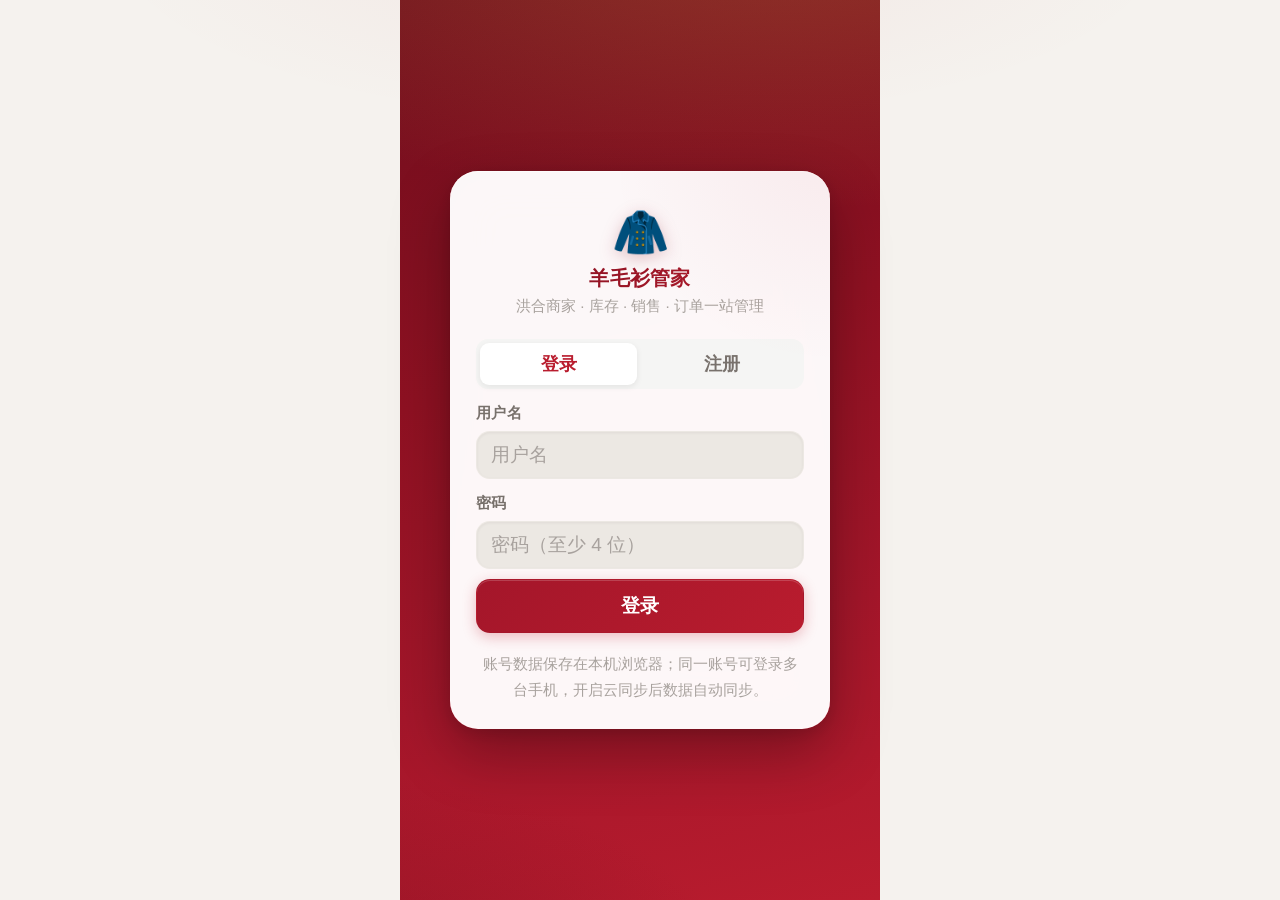
==== index.html @ b5952b7a "发布 v3.15" ====
<!DOCTYPE html>
<html lang="zh-CN">
<head>
<meta charset="UTF-8">
<meta name="viewport" content="width=device-width, initial-scale=1.0, maximum-scale=1.0, user-scalable=no, viewport-fit=cover">
<meta name="theme-color" id="meta-theme" content="#b91c2e">
<meta name="apple-mobile-web-app-capable" content="yes">
<meta name="apple-mobile-web-app-status-bar-style" content="black-translucent">
<meta name="apple-mobile-web-app-title" content="羊毛衫管家">
<title>羊毛衫管家</title>
<link rel="manifest" href="manifest.json">
<link rel="apple-touch-icon" href="icons/icon-180.png">
<link rel="icon" type="image/png" sizes="192x192" href="icons/icon-192.png">
<link rel="stylesheet" href="css/style.css">
</head>
<body>
<div id="app">
  <!-- ============ 登录 / 注册 ============ -->
  <section id="view-auth" class="auth-wrap">
    <div class="auth-box">
      <div class="auth-logo">🧥</div>
      <h2>羊毛衫管家</h2>
      <div class="auth-tagline">洪合商家 · 库存 · 销售 · 订单一站管理</div>
      <div class="auth-tabs">
        <button id="auth-tab-login" class="auth-tab active">登录</button>
        <button id="auth-tab-register" class="auth-tab">注册</button>
      </div>
      <div id="auth-form">
        <label class="lbl">用户名</label>
        <input id="auth-username" class="input" placeholder="用户名" autocomplete="username">
        <label class="lbl">密码</label>
        <input id="auth-password" class="input" type="password" placeholder="密码（至少 4 位）" autocomplete="current-password">
        <div id="auth-error" class="auth-error hidden"></div>
        <button id="auth-submit" class="btn primary">登录</button>
      </div>
      <div class="auth-hint">账号数据保存在本机浏览器；同一账号可登录多台手机，开启云同步后数据自动同步。</div>
    </div>
  </section>

  <!-- ============ 授权激活 ============ -->
  <section id="view-license" class="auth-wrap hidden">
    <div class="auth-box">
      <div class="auth-logo">🔑</div>
      <h2>输入授权码</h2>
      <div class="auth-tagline" id="license-tagline">请向软件管理方索取授权码</div>
      <div id="license-form">
        <label class="lbl">授权码</label>
        <input id="license-code" class="input" placeholder="如：ABCD-1234-EFGH" autocomplete="off" autocapitalize="characters" style="text-transform:uppercase">
        <div id="license-info" class="hint" style="text-align:center;margin-top:12px"></div>
        <button id="license-submit" class="btn primary">激活</button>
      </div>
      <div class="auth-hint">激活一次即可使用。授权码由管理方发放，如有疑问请联系管理员。</div>
    </div>
  </section>

  <section id="view-main" class="hidden">
    <header class="app-header">
      <div class="header-inner">
        <div class="header-title-wrap">
          <h1 id="page-title">款式库存</h1>
          <div class="header-sub" id="header-sub">羊毛衫 · 库存订单管理</div>        </div>
        <div class="header-right">
          <button id="search-btn" class="header-btn ghost" title="搜索">🔍</button>
          <button id="header-btn" class="header-btn hidden">＋ 新增</button>
          <button id="user-btn" class="header-btn ghost" title="账号">👤</button>
        </div>
      </div>
    </header>

    <main id="content">
      <!-- ============ 全局搜索 ============ -->
      <section id="view-search" class="view">
        <div class="search-bar">
          <div class="addr-row">
            <input id="global-search-input" class="input" type="search" placeholder="搜款式 / 客户 / 订单…" autocomplete="off" enterkeyhint="search">
            <button id="global-search-btn" class="btn small">🔍 搜索</button>
          </div>
        </div>
        <div id="global-search-result" class="list"></div>
      </section>

      <!-- ============ 今日概览 ============ -->
      <section id="view-today" class="view">
        <div class="today-date-card" id="today-date-card">
          <div id="today-date-text" class="today-date-text"></div>
          <div id="today-time-text" class="today-time-text"></div>
        </div>
        <div class="stats-summary">
          <div class="stat-card" data-go="stats"><div class="stat-num" id="today-sales">0</div><div class="stat-lbl">今日营业额</div></div>
          <div class="stat-card" data-go="stats"><div class="stat-num" id="today-profit">0</div><div class="stat-lbl">今日利润</div></div>
          <div class="stat-card" data-go="orders-today"><div class="stat-num" id="today-orders">0</div><div class="stat-lbl">今日新订单 ›</div></div>
          <div class="stat-card" data-go="debt"><div class="stat-num" id="today-debt">0</div><div class="stat-lbl">未收款合计 ›</div></div>
        </div>
        <div class="card">
          <h3>快捷操作</h3>
          <div class="quick-grid">
            <button class="quick-btn primary" data-go="quick-order"><span class="qb-icon">⚡</span><span class="qb-txt">快速开单</span></button>
            <button class="quick-btn" data-go="orders"><span class="qb-icon">📦</span><span class="qb-txt">订单</span></button>
            <button class="quick-btn" data-go="outsource"><span class="qb-icon">🏭</span><span class="qb-txt">生产</span></button>
            <button class="quick-btn" data-go="purchase"><span class="qb-icon">📥</span><span class="qb-txt">送货入库</span></button>
            <button class="quick-btn" data-go="customers"><span class="qb-icon">👥</span><span class="qb-txt">客户</span></button>
            <button class="quick-btn" data-go="stocktake"><span class="qb-icon">📋</span><span class="qb-txt">盘点</span></button>
          </div>
          <div class="quick-more hidden" id="quick-more">
            <div class="quick-grid">
              <button class="quick-btn" data-go="stats"><span class="qb-icon">📊</span><span class="qb-txt">统计</span></button>
              <button class="quick-btn" data-go="trends"><span class="qb-icon">🔥</span><span class="qb-txt">爆款</span></button>
              <button class="quick-btn" data-go="addrbook"><span class="qb-icon">📮</span><span class="qb-txt">地址簿</span></button>
              <button class="quick-btn" data-go="factory-add"><span class="qb-icon">➕</span><span class="qb-txt">新加工商</span></button>
            </div>
          </div>
          <button class="quick-more-toggle" id="quick-more-toggle">更多功能 ▾</button>
        </div>
        <div class="card" id="today-reminders-card">
          <h3>📢 今日提醒</h3>
          <div id="today-reminders"></div>
        </div>
      </section>

      <!-- ============ 经营报表（周报/月报） ============ -->
      <section id="view-report" class="view">
        <div class="filter-row">
          <button id="rp-week" class="chip active">📊 本周周报</button>
          <button id="rp-month" class="chip">📅 本月月报</button>
        </div>
        <div id="report-content"></div>
      </section>

      <!-- ============ 生产加工（工厂） ============ -->
      <section id="view-outsource" class="view">
        <div class="filter-row">
          <button id="os-filter-all" class="chip active">全部</button>
          <button id="os-filter-duetoday" class="chip">📥 今日回货</button>
          <button id="os-filter-owe" class="chip">📦 欠货</button>
          <button id="os-filter-active" class="chip">生产中</button>
          <button id="os-filter-overdue" class="chip">已逾期</button>
          <button id="os-filter-settled" class="chip">未结算</button>
        </div>
        <div class="card os-board" id="os-board"></div>
        <div id="outsource-list" class="list"></div>
        <div class="btn-row">
          <button id="os-new" class="btn primary">＋ 下生产单</button>
          <button id="os-factories" class="btn">🏭 加工商管理</button>
        </div>
      </section>

      <!-- ============ 新建生产单 ============ -->
      <section id="view-outsource-edit" class="view">
        <div class="card">
          <label class="lbl">加工商 *</label>
          <select id="os-factory" class="input"></select>
          <label class="lbl">款式 *</label>
          <select id="os-item" class="input"></select>
          <label class="lbl">颜色</label>
          <input id="os-color" class="input" placeholder="颜色（如：红色）">
          <label class="lbl">发出数量（件）*</label>
          <input id="os-qty" class="input" type="number" inputmode="numeric" min="1" value="100">
          <label class="lbl">工费（元/件）*</label>
          <input id="os-price" class="input" type="number" inputmode="decimal" placeholder="如：8">
          <label class="lbl">领料说明（发的纱线/原料，可选）</label>
          <input id="os-material" class="input" placeholder="如：红色纱线 30 斤">
          <label class="lbl">预计交期</label>
          <input id="os-due" class="input" type="date">
          <label class="lbl">备注</label>
          <input id="os-note" class="input" placeholder="备注">
          <div class="btn-row">
            <button id="os-save" class="btn primary">下生产单</button>
            <button id="os-cancel" class="btn">取消</button>
          </div>
        </div>
      </section>

      <!-- ============ 生产单详情 ============ -->
      <section id="view-outsource-detail" class="view">
        <div id="outsource-detail-body"></div>
      </section>

      <!-- ============ 加工商管理 ============ -->
      <section id="view-factories" class="view">
        <div id="factory-list" class="list"></div>
        <div class="btn-row">
          <button id="fa-new" class="btn primary">＋ 新增加工商</button>
        </div>
      </section>

      <!-- ============ 加工商编辑 ============ -->
      <section id="view-factory-edit" class="view">
        <div class="card">
          <label class="lbl">加工商名称 *</label>
          <input id="fa-name" class="input" placeholder="如：张师傅加工商">
          <label class="lbl">电话</label>
          <input id="fa-phone" class="input" type="tel" placeholder="联系电话">
          <label class="lbl">擅长工序</label>
          <input id="fa-skill" class="input" placeholder="如：缝纫、套口、后整理">
          <label class="lbl">默认工费（元/件，可选）</label>
          <input id="fa-price" class="input" type="number" inputmode="decimal" placeholder="下生产单时自动带出">
          <label class="lbl">备注</label>
          <input id="fa-note" class="input" placeholder="备注">
          <div class="btn-row">
            <button id="fa-save" class="btn primary">保存</button>
            <button id="fa-cancel" class="btn">取消</button>
          </div>
        </div>
      </section>

      <!-- ============ 款式库存 ============ -->
      <section id="view-items" class="view">
        <div class="search-bar">
          <input id="item-search" class="input" placeholder="搜索款式 / 颜色…">
        </div>
        <div class="filter-row">
          <button id="filter-all" class="chip active">全部</button>
          <button id="filter-low" class="chip">低库存</button>
          <button id="filter-out" class="chip">售罄</button>
        </div>
        <div id="item-list" class="list"></div>
      </section>

      <!-- ============ 新增/编辑款式 ============ -->
      <section id="view-item-edit" class="view">
        <div class="card">
          <label class="lbl">款式名称 *</label>
          <input id="ie-name" class="input" placeholder="如：圆领羊毛衫">
          <label class="lbl">售价（元）*</label>
          <input id="ie-price" class="input" type="number" inputmode="decimal" placeholder="0.00">
          <label class="lbl">成本（元）*</label>
          <input id="ie-cost" class="input" type="number" inputmode="decimal" placeholder="0.00">
          <label class="lbl">低库存警告线（件）</label>
          <input id="ie-lowstock" class="input" type="number" inputmode="numeric" placeholder="留空则使用全局设置">
          <div class="hint">某颜色库存 ≤ 该数值时显示警告。留空 = 跟随全局设置（设置页可改）。</div>
          <label class="lbl">款式图片</label>
          <div class="img-picker">
            <div id="ie-images" class="img-thumbs"></div>
            <button id="ie-add-img" class="btn small">＋ 拍照/选图</button>
          </div>
          <label class="lbl">颜色与库存</label>
          <div id="ie-colors" class="color-editor"></div>
          <button id="ie-add-color" class="btn small">＋ 添加颜色</button>
          <div class="btn-row">
            <button id="ie-save" class="btn primary">保存</button>
            <button id="ie-cancel" class="btn">取消</button>
          </div>
        </div>
      </section>

      <!-- ============ 款式详情 ============ -->
      <section id="view-item-detail" class="view">
        <div id="detail-body"></div>
      </section>

      <!-- ============ 销售 ============ -->
      <section id="view-sales" class="view">
        <div class="card">
          <label class="lbl">选择款式</label>
          <select id="sale-item" class="input"></select>
          <label class="lbl">颜色</label>
          <select id="sale-color" class="input"></select>
          <label class="lbl">销售数量 *</label>
          <input id="sale-qty" class="input" type="number" inputmode="numeric" min="1" value="1">
          <label class="lbl">售价（元）*</label>
          <input id="sale-price" class="input" type="number" inputmode="decimal">
          <label class="lbl">客户（可选）</label>
          <input id="sale-customer" class="input" placeholder="客户姓名/称呼">
          <label class="check"><input type="checkbox" id="sale-on-credit"> 赊账（未收款）</label>
          <div class="btn-row">
            <button id="sale-confirm" class="btn primary">确认销售</button>
          </div>
        </div>
      </section>

      <!-- ============ 客户列表 ============ -->
      <section id="view-customers" class="view">
        <div class="search-bar">
          <input id="customer-search" class="input" placeholder="搜索客户名称 / 电话…">
        </div>
        <div class="filter-row">
          <button id="customer-sort-qty" class="chip active">🧶 按买货件数</button>
          <button id="customer-sort-debt" class="chip">💰 按欠款</button>
        </div>
        <div id="customer-list" class="list"></div>
      </section>

      <!-- ============ 客户详情 ============ -->
      <section id="view-customer-detail" class="view">
        <div id="customer-detail-body"></div>
      </section>

      <!-- ============ 客户编辑 ============ -->
      <section id="view-customer-edit" class="view">
        <div class="card">
          <label class="lbl">客户名称 *</label>
          <input id="ce-name" class="input" placeholder="网店/客户名称">
          <label class="lbl">电话</label>
          <input id="ce-phone" class="input" type="tel" placeholder="联系电话">
          <label class="lbl">收货地址</label>
          <textarea id="ce-address" class="input ta" placeholder="默认收货地址"></textarea>
          <label class="lbl">备注</label>
          <input id="ce-note" class="input" placeholder="备注（拿货偏好等）">
          <div class="btn-row">
            <button id="ce-save" class="btn primary">保存客户</button>
            <button id="ce-cancel" class="btn">取消</button>
          </div>
        </div>
      </section>

      <!-- ============ 快速开单（散单） ============ -->
      <section id="view-quick-order" class="view">
        <div class="card">
          <div class="hint" style="margin-bottom:10px">快速开单：选客户（自动带出电话地址）→ 加商品 → 保存。连续开单更快。</div>
          <label class="lbl">客户 *</label>
          <select id="qo-customer" class="input"></select>
          <button id="qo-new-customer" class="btn small">＋ 新客户</button>
          <label class="lbl">电话</label>
          <input id="qo-phone" class="input" type="tel" placeholder="自动带出，可改">
          <label class="lbl">收货地址</label>
          <textarea id="qo-address" class="input ta" placeholder="自动带出，可改"></textarea>
          <hr>
          <label class="lbl">🎤 语音/文字快速加商品</label>
          <div class="addr-row">
            <input id="qo-voice-text" class="input" placeholder="例：圆领毛衣 红色 3件">
            <button id="qo-voice-btn" class="btn small voice-btn">🎤 按住说</button>
            <button id="qo-text-btn" class="btn small">识别</button>
          </div>
          <div class="hint" style="margin-bottom:6px">按住「🎤 按住说」说话，松开自动识别；说「款式 + 颜色 + 数量」，如"圆领毛衣 红色 3件"。也支持打字后点识别，或用输入法麦克风键说话。</div>
          <hr>
          <label class="lbl">商品</label>
          <div id="qo-lines" class="order-lines"></div>
          <button id="qo-add-line" class="btn small">＋ 添加商品</button>
          <hr>
          <label class="check"><input type="checkbox" id="qo-paid" checked> 已收款（网店一般线上已付）</label>
          <div class="btn-row">
            <button id="qo-save" class="btn primary">保存订单</button>
            <button id="qo-save-continue" class="btn">保存并继续开单</button>
          </div>
        </div>
      </section>

      <!-- ============ 批量导入订单 ============ -->
      <section id="view-import" class="view">
        <div class="card">
          <h3>批量导入订单</h3>
          <div class="hint" style="margin-bottom:8px">从网店后台导出的订单，整理成下面格式粘贴即可（每行一单）。<br>格式：<b>客户名,电话,地址,商品名,颜色,数量,单价</b></div>
          <textarea id="import-text" class="input ta" style="min-height:200px;font-family:ui-monospace,Consolas,monospace;font-size:13px" placeholder="张店,13800000000,浙江杭州xx路,圆领羊毛衫,红色,5,60&#10;李店,13900000000,江苏苏州xx街,高领毛衣,黑色,10,75&#10;王店,13700000000,上海xx区,圆领羊毛衫,蓝色,8,60"></textarea>
          <div class="hint" style="margin-top:8px">商品名需与库存里的款式名一致才能自动匹配；不匹配的会提示。</div>
          <div class="btn-row">
            <button id="import-preview" class="btn">预览解析</button>
            <button id="import-do" class="btn primary">导入全部</button>
          </div>
          <div id="import-result" class="hint"></div>
        </div>
      </section>

      <!-- ============ 订单 ============ -->
      <section id="view-orders" class="view">
        <div class="filter-row">
          <button id="order-filter-today" class="chip active">今日</button>
          <button id="order-filter-history" class="chip">历史</button>
          <button id="order-filter-all" class="chip">全部</button>
          <button id="order-filter-unship" class="chip">待发货</button>
        </div>
        <div class="filter-row">
          <button id="order-filter-pending" class="chip">未完成</button>
          <button id="order-filter-done" class="chip">已完成</button>
          <button id="order-filter-debt" class="chip">有欠款</button>
          <button id="order-filter-custom" class="chip">定制单</button>
          <button id="order-sort-btn" class="chip sort-chip">⏱ 按时间</button>
        </div>
        <div id="order-batch-bar" class="batch-bar hidden">
          <span id="order-batch-count">已选 0 单</span>
          <button id="order-batch-done" class="btn small">批量完成</button>
          <button id="order-batch-cancel" class="btn small">退出</button>
        </div>
        <div id="order-list" class="list"></div>
        <div class="btn-row">
          <button id="order-ship-list-btn" class="btn">📦 发货清单（拣货）</button>
          <button id="order-import-btn" class="btn">📥 批量导入订单</button>
        </div>
      </section>

      <!-- ============ 新建订单 ============ -->
      <section id="view-order-edit" class="view">
        <div class="card">
          <label class="lbl">订单类型</label>
          <div class="filter-row">
            <button id="oe-type-stock" class="chip active">现货单</button>
            <button id="oe-type-custom" class="chip">定制单</button>
          </div>
          <div id="oe-custom-fields" class="hidden">
            <label class="lbl">交货期</label>
            <input id="oe-due" class="input" type="date">
            <label class="lbl">工艺/定制要求</label>
            <textarea id="oe-craft" class="input ta" placeholder="如：尺寸、颜色、绣字等定制要求"></textarea>
          </div>
          <label class="lbl">选择已有客户（可选）</label>
          <div class="addr-row">
            <select id="oe-customer-select" class="input"><option value="">— 选择已有客户 —</option></select>
            <button id="oe-customer-pick" class="btn small">选择</button>
          </div>
          <label class="lbl">客户姓名 *</label>
          <input id="oe-customer" class="input" placeholder="客户姓名（选择已有客户自动填充）">
          <label class="lbl">客户电话（可选）</label>
          <input id="oe-phone" class="input" type="tel" placeholder="联系电话">
          <label class="lbl">收货地址</label>
          <div class="addr-row">
            <select id="oe-addr-book" class="input"></select>
            <button id="oe-addr-pick" class="btn small">调用</button>
          </div>
          <textarea id="oe-address" class="input ta" placeholder="详细收货地址"></textarea>
          <button id="oe-save-addr" class="btn small">保存到地址簿</button>
          <hr>
          <label class="lbl">订单商品</label>
          <div id="oe-lines" class="order-lines"></div>
          <button id="oe-add-line" class="btn small">＋ 添加商品</button>
          <hr>
          <label class="check"><input type="checkbox" id="oe-on-credit"> 赊账（下单未收款）</label>
          <div class="btn-row">
            <button id="oe-save" class="btn primary">保存订单</button>
            <button id="oe-cancel" class="btn">取消</button>
          </div>
        </div>
      </section>

      <!-- ============ 盘点 ============ -->
      <section id="view-stocktake" class="view">
        <div class="card">
          <div class="hint" style="margin-bottom:8px">输入每个颜色的<b>实际数量</b>，完成后自动修正库存并记录差异。不填的保持账面不变。</div>
          <div class="filter-row">
            <button id="st-filter-all" class="chip active">全部款式</button>
            <button id="st-filter-stocked" class="chip">仅有库存</button>
          </div>
        </div>
        <div id="stocktake-list" class="list"></div>
        <div class="card">
          <button id="st-finish" class="btn primary">完成盘点</button>
          <button id="st-history" class="btn">查看盘点记录</button>
        </div>
      </section>

      <!-- ============ 盘点记录 ============ -->
      <section id="view-stocktake-history" class="view">
        <div id="stocktake-history-list" class="list"></div>
      </section>

      <!-- ============ 送货入库 ============ -->
      <section id="view-purchase" class="view">
        <div class="card">
          <label class="lbl">选择款式</label>
          <select id="pu-item" class="input"></select>
          <label class="lbl">颜色</label>
          <select id="pu-color" class="input"></select>
          <label class="lbl">送货数量（件）*</label>
          <input id="pu-qty" class="input" type="number" inputmode="numeric" min="1" value="1">
          <label class="lbl">工费（元/件，可选）</label>
          <input id="pu-price" class="input" type="number" inputmode="decimal" placeholder="留空则不记录工费">
          <label class="lbl">加工商（可选）</label>
          <div class="addr-row">
            <select id="pu-supplier" class="input"><option value="">— 选择加工商 —</option></select>
            <button id="pu-new-supplier" class="btn small">＋ 新加工商</button>
          </div>
          <div class="hint">加工商即你的生产加工合作伙伴，在「加工商管理」中可增删改。</div>
          <div class="btn-row">
            <button id="pu-confirm" class="btn primary">确认入库</button>
          </div>
        </div>
        <div class="card">
          <h3>最近入库记录</h3>
          <div id="purchase-list" class="purchase-list"></div>
        </div>
      </section>

      <!-- ============ 批量改价 ============ -->
      <section id="view-batch-price" class="view">
        <div class="card">
          <div class="hint" style="margin-bottom:8px">选择要调整的款式（可多选），然后统一调整售价。</div>
          <div id="batch-item-list" class="batch-list"></div>
        </div>
        <div class="card">
          <label class="lbl">调整方式</label>
          <select id="bp-mode" class="input">
            <option value="set">设为固定价</option>
            <option value="percent">按百分比调整</option>
            <option value="add">加/减固定金额</option>
          </select>
          <label class="lbl" id="bp-value-lbl">新售价（元）</label>
          <input id="bp-value" class="input" type="number" inputmode="decimal">
          <div class="hint" id="bp-hint"></div>
          <div class="btn-row">
            <button id="bp-apply" class="btn primary">应用调整</button>
          </div>
        </div>
      </section>

      <!-- ============ 爆款推荐 ============ -->
      <section id="view-trends" class="view">
        <div class="card">
          <h3>🛒 线上爆款速查</h3>
          <div class="hint">一键跳转淘宝/小红书搜索当下爆款（已安装 App 直接打开 App，没装则打开网页版），参考热卖款型与颜色。</div>
          <input id="trend-keyword" class="input" value="羊毛衫 女 秋冬" placeholder="输入想查的关键词">
          <div class="btn-row">
            <button class="btn" id="trend-tb">🛍 去淘宝搜</button>
            <button class="btn" id="trend-xhs">📕 去小红书搜</button>
          </div>
        </div>
        <div class="card">
          <h3>🔥 我的畅销款</h3>
          <div class="hint">根据你的销售记录自动分析（按销量排序）。</div>
          <div id="trends-mine" class="list"></div>
        </div>
        <div class="card">
          <h3>📈 行业风向参考</h3>
          <div class="hint">羊毛衫市场常见热门款型/颜色趋势（供参考）。</div>
          <div id="trends-industry" class="list"></div>
        </div>
      </section>

      <!-- ============ 统计 ============ -->
      <section id="view-stats" class="view">
        <div class="stats-summary">
          <div class="stat-card"><div class="stat-num" id="stat-items">0</div><div class="stat-lbl">款式数</div></div>
          <div class="stat-card"><div class="stat-num" id="stat-total-stock">0</div><div class="stat-lbl">总库存</div></div>
          <div class="stat-card"><div class="stat-num" id="stat-total-sold">0</div><div class="stat-lbl">总销量</div></div>
          <div class="stat-card"><div class="stat-num" id="stat-profit">0</div><div class="stat-lbl">利润(元)</div></div>
        </div>
        <div class="card">
          <label class="lbl">排序</label>
          <select id="stats-sort" class="input">
            <option value="sold">按销量</option>
            <option value="profit">按利润</option>
            <option value="stock">按库存</option>
          </select>
        </div>
        <div id="stats-list" class="list"></div>
      </section>

      <!-- ============ 客户欠款 ============ -->
      <section id="view-debt" class="view">
        <div class="card">
          <h3>客户欠款汇总</h3>
          <div class="hint">统计所有未收款的订单与赊账销售。</div>
        </div>
        <div id="debt-list" class="list"></div>
      </section>

      <!-- ============ 地址簿 ============ -->
      <section id="view-addrbook" class="view">
        <div class="card">
          <h3>📮 常用地址簿</h3>
          <div class="hint">管理常用收货地址，下单时可一键调用。支持同一地址多个客户共用。</div>
        </div>
        <div id="addrbook-list" class="list"></div>
        <div class="btn-row">
          <button id="ab-new" class="btn primary">＋ 新增地址</button>
        </div>
      </section>

      <!-- ============ 地址编辑 ============ -->
      <section id="view-addr-edit" class="view">
        <div class="card">
          <label class="lbl">地址名称 *</label>
          <input id="ab-name" class="input" placeholder="如：张老板（杭州）">
          <label class="lbl">电话</label>
          <input id="ab-phone" class="input" type="tel" placeholder="联系电话">
          <label class="lbl">收货地址 *</label>
          <textarea id="ab-address" class="input ta" placeholder="详细收货地址"></textarea>
          <div class="btn-row">
            <button id="ab-save" class="btn primary">保存地址</button>
            <button id="ab-cancel" class="btn">取消</button>
          </div>
        </div>
      </section>

      <!-- ============ 设置 ============ -->
      <section id="view-settings" class="view">
        <div class="card">
          <label class="lbl">全局低库存警告线（件）</label>
          <input id="set-lowstock" class="input" type="number" inputmode="numeric" placeholder="如：5">
          <div class="hint">某颜色库存 ≤ 该数值时在库存列表显示红色警告。单个款式可在编辑里单独覆盖。</div>
          <button id="set-lowstock-save" class="btn primary">保存设置</button>
        </div>
        <div class="card">
          <h3>云同步</h3>
          <div class="hint">云同步已内置配置，<b>无需手动填写</b>，换网址/换手机自动生效。下面的配置仅供需要修改时使用。</div>
          <label class="lbl">Supabase URL</label>
          <input id="set-sync-url" class="input" type="url" placeholder="https://xxxx.supabase.co">
          <label class="lbl">publishable / anon key</label>
          <input id="set-sync-key" class="input" type="password" placeholder="sb_publishable_... 或 eyJ...">
          <label class="check"><input type="checkbox" id="set-sync-auto"> 登录时自动从云端拉取</label>
          <div class="btn-row">
            <button id="set-sync-save" class="btn">保存配置</button>
            <button id="set-sync-test" class="btn primary">测试连接</button>
          </div>
          <div class="btn-row">
            <button id="set-sync-upload" class="btn">上传到云端</button>
            <button id="set-sync-pull" class="btn">从云端拉取</button>
          </div>
          <div id="sync-status" class="hint"></div>
        </div>
        <div class="card">
          <label class="lbl">💰 微信收款码</label>
          <div id="payqr-preview" class="payqr-preview hidden"><img id="payqr-img" alt="收款码"></div>
          <div class="btn-row">
            <button id="set-payqr-pick" class="btn">📷 选择收款码图片</button>
            <button id="set-payqr-clear" class="btn danger hidden">清除</button>
          </div>
          <input id="set-payqr-file" type="file" accept="image/*" class="hidden">
          <div class="hint">在微信「收付款 → 二维码收款」里把收款码截图存到相册，再在这里选图上传。<br>上传后，订单详情的「收款二维码」就显示你的微信收款码，客户扫码直接付款。</div>
        </div>
        <div class="card">
          <label class="lbl">🏭 工厂/店铺名称</label>
          <input id="set-factory-name" class="input" placeholder="如：洪合张记羊毛衫" maxlength="20">
          <button id="set-factory-name-save" class="btn small">保存</button>
          <div class="hint">保存后，分享款式卡片底部会显示「你的名称 · 厂家直供」，客户知道是哪家的货。</div>
        </div>
        <div class="card">
          <label class="lbl">数据备份</label>
          <div class="btn-row">
            <button id="set-export" class="btn primary">导出数据</button>
            <button id="set-import" class="btn">导入数据</button>
          </div>
          <input id="set-import-file" type="file" accept=".json" class="hidden">
          <div class="hint">导出为 JSON 文件保存，换机或清缓存后可导入恢复。</div>
        </div>
        <div class="card">
          <label class="lbl">授权</label>
          <div id="license-info-setting" class="hint"></div>
          <div class="btn-row">
            <button id="set-reactivate" class="btn">重新激活</button>
            <button id="set-check-update" class="btn primary">检查更新</button>
          </div>
          <div id="update-result" class="hint"></div>
        </div>
        <div class="card">
          <label class="lbl">账号</label>
          <div id="account-info" class="hint"></div>
          <button id="set-logout" class="btn danger">退出登录</button>
        </div>
        <div class="card">
          <label class="lbl">关于</label>
          <div class="hint" id="about-text">羊毛衫管家 · 数据保存在本机浏览器 · 支持云同步</div>
        </div>
      </section>
    </main>

    <nav class="tabbar" id="tabbar">
      <button class="tab active" data-view="today"><span class="t-icon">🏠</span>今日</button>
      <button class="tab" data-view="items"><span class="t-icon">🧥</span>库存</button>
      <button class="tab" data-view="customers"><span class="t-icon">👥</span>客户</button>
      <button class="tab" data-view="orders"><span class="t-icon">📦</span>订单</button>
      <button class="tab" data-view="settings"><span class="t-icon">⚙️</span>设置</button>
    </nav>
  </section>
</div>

<!-- 通用确认弹窗 -->
<div id="modal-mask" class="modal-mask hidden">
  <div class="modal">
    <h3 id="modal-title">确认</h3>
    <div id="modal-text"></div>
    <div class="btn-row">
      <button id="modal-cancel" class="btn">取消</button>
      <button id="modal-ok" class="btn primary">确定</button>
    </div>
  </div>
</div>

<!-- 更新公告弹窗（分点展示更新内容） -->
<div id="announce-mask" class="announce-mask hidden">
  <div class="announce-box">
    <div class="announce-head">
      <div class="announce-icon">🎉</div>
      <div class="announce-title">更新公告</div>
      <div class="announce-sub">羊毛衫管家已自动更新到最新版</div>
    </div>
    <div id="announce-list" class="announce-list"></div>
    <button id="announce-ok" class="btn primary announce-ok">知道了</button>
  </div>
</div>

<script src="js/qrcode.min.js"></script>
<script src="js/db.js"></script>
<script src="js/app.js"></script>
</body>
</html>
---- css/style.css ----
/* ============================================================
   羊毛衫管家 - 高级质感设计系统
   亮色 / 暗色双主题
   ============================================================ */

:root {
  --primary: #b91c2e;
  --primary-deep: #7f1020;
  --primary-soft: #fbe9ec;
  --accent: #e8b04b;
  --accent-soft: rgba(232,176,75,.14);
  --bg: #f5f2ee;
  --bg2: #ece8e3;
  --card: #ffffff;
  --text: #1c1917;
  --text2: #78716c;
  --text3: #a8a29e;
  --border: #e7e5e4;
  --ok: #15803d;
  --ok-bg: #dcfce7;
  --warn: #b45309;
  --warn-bg: #fef3c7;
  --danger: #b91c2e;
  --danger-bg: #fee2e2;
  --header-grad: linear-gradient(135deg, #8f1122 0%, #b91c2e 45%, #c2253a 100%);
  --radius-lg: 20px;
  --radius-md: 14px;
  --radius-sm: 10px;
  /* 精致阴影体系：柔和高斯 + 环境光 + 内高光 */
  --shadow-sm: 0 1px 2px rgba(28,25,23,.04), 0 2px 8px rgba(28,25,23,.04), inset 0 1px 0 rgba(255,255,255,.6);
  --shadow-md: 0 2px 6px rgba(28,25,23,.05), 0 8px 24px rgba(28,25,23,.08), inset 0 1px 0 rgba(255,255,255,.65);
  --shadow-lg: 0 4px 12px rgba(28,25,23,.08), 0 20px 48px rgba(28,25,23,.14), inset 0 1px 0 rgba(255,255,255,.7);
  --shadow-press: 0 1px 2px rgba(28,25,23,.06), inset 0 2px 6px rgba(28,25,23,.06);
  /* 动效曲线 */
  --ease: cubic-bezier(.22,.8,.36,1);
  --ease-spring: cubic-bezier(.34,1.4,.5,1);
  /* 玻璃拟态 */
  --glass-bg: rgba(255,255,255,.78);
  --glass-border: rgba(255,255,255,.55);
}

/* 暗色主题 */
[data-theme="dark"] {
  --primary: #ef4444;
  --primary-deep: #b91c2e;
  --primary-soft: #3f1d24;
  --accent: #f0c674;
  --accent-soft: rgba(240,198,116,.12);
  --bg: #14120f;
  --bg2: #1d1a17;
  --card: #221f1b;
  --text: #f5f5f4;
  --text2: #a8a29e;
  --text3: #6b6560;
  --border: #35312c;
  --ok: #4ade80;
  --ok-bg: rgba(74,222,128,.12);
  --warn: #fbbf24;
  --warn-bg: rgba(251,191,36,.12);
  --danger: #f87171;
  --danger-bg: rgba(248,113,113,.12);
  --header-grad: linear-gradient(135deg, #450a0a 0%, #7f1020 50%, #991b1b 100%);
  --shadow-sm: 0 1px 2px rgba(0,0,0,.3), inset 0 1px 0 rgba(255,255,255,.03);
  --shadow-md: 0 2px 6px rgba(0,0,0,.4), 0 8px 24px rgba(0,0,0,.4), inset 0 1px 0 rgba(255,255,255,.04);
  --shadow-lg: 0 4px 12px rgba(0,0,0,.5), 0 20px 48px rgba(0,0,0,.55), inset 0 1px 0 rgba(255,255,255,.05);
  --shadow-press: 0 1px 2px rgba(0,0,0,.4), inset 0 2px 6px rgba(0,0,0,.3);
  --glass-bg: rgba(30,27,23,.82);
  --glass-border: rgba(255,255,255,.08);
}

/* 字号体系：--fs 是基础字号，切换字体大小只改它，全局联动
 * 各层级字号用 calc 基于 --fs 派生 */
:root {
  --fs: 15px;               /* 基础字号（JS 切换时修改） */
  --fs-xxs: calc(var(--fs) * 0.8);  /* 极小字 12px */
  --fs-tiny: calc(var(--fs) * 0.73); /* 标注 11px */
  --fs-xs: calc(var(--fs) * 0.87);  /* 辅助文字 13px */
  --fs-sm: calc(var(--fs) * 0.93);  /* 小字 14px */
  --fs-md: var(--fs);               /* 正文 15px */
  --fs-lg: calc(var(--fs) * 1.13);  /* 标题 17px */
  --fs-xl: calc(var(--fs) * 1.27);  /* 大标题 19px */
  --fs-num: calc(var(--fs) * 1.2);  /* 数字 */
}

* { box-sizing: border-box; margin: 0; padding: 0; -webkit-tap-highlight-color: transparent; }

html { height: 100%; }
body {
  height: 100%;
  font-family: -apple-system, BlinkMacSystemFont, "SF Pro Text", "PingFang SC", "HarmonyOS Sans SC", "Microsoft YaHei", sans-serif;
  font-size: var(--fs);
  background: var(--bg);
  color: var(--text);
  overscroll-behavior-y: none;
  -webkit-font-smoothing: antialiased;
  text-rendering: optimizeLegibility;
  transition: background .3s var(--ease), color .3s var(--ease);
}

#app { display: flex; flex-direction: column; min-height: 100vh; max-width: 480px; margin: 0 auto; }

/* ============ 头部 ============ */
.app-header {
  background: var(--header-grad);
  color: #fff;
  padding: calc(env(safe-area-inset-top, 0px) + 16px) 18px 18px;
  position: sticky;
  top: 0;
  z-index: 40;
  box-shadow: 0 4px 20px rgba(143,17,34,.28);
  position: relative;
  overflow: hidden;
}
/* 头部装饰光斑 */
.app-header::before {
  content: "";
  position: absolute;
  top: -60%;
  right: -20%;
  width: 70%;
  height: 200%;
  background: radial-gradient(circle at 70% 30%, rgba(255,255,255,.16), transparent 60%);
  pointer-events: none;
}
.app-header::after {
  content: "";
  position: absolute;
  bottom: -40%;
  left: -15%;
  width: 60%;
  height: 150%;
  background: radial-gradient(circle at 30% 70%, rgba(232,176,75,.13), transparent 55%);
  pointer-events: none;
}
.header-inner { display: flex; align-items: center; justify-content: space-between; gap: 12px; position: relative; }
.header-title-wrap { display: flex; flex-direction: column; gap: 2px; min-width: 0; }
.app-header h1 {
  font-size: var(--fs-xl);
  font-weight: 700;
  letter-spacing: .5px;
  text-shadow: 0 1px 2px rgba(0,0,0,.12);
  white-space: nowrap;
  overflow: hidden;
  text-overflow: ellipsis;
}
.header-sub {
  font-size: var(--fs-tiny);
  opacity: .78;
  letter-spacing: .3px;
  white-space: nowrap;
  overflow: hidden;
  text-overflow: ellipsis;
}
.header-right { display: flex; gap: 8px; align-items: center; flex: none; }
.header-btn {
  background: rgba(255,255,255,.16);
  backdrop-filter: blur(8px) saturate(1.2);
  -webkit-backdrop-filter: blur(8px) saturate(1.2);
  border: 1px solid rgba(255,255,255,.25);
  color: #fff;
  border-radius: 20px;
  padding: 7px 16px;
  font-size: var(--fs-xs);
  font-weight: 600;
  cursor: pointer;
  transition: background .15s var(--ease), transform .15s var(--ease-spring), box-shadow .15s;
  box-shadow: 0 2px 8px rgba(0,0,0,.12);
  will-change: transform;
}
.header-btn:active { background: rgba(255,255,255,.3); transform: scale(.94); box-shadow: 0 1px 3px rgba(0,0,0,.15); }
.header-btn.ghost { background: transparent; border-color: rgba(255,255,255,.35); box-shadow: none; }
.hidden { display: none !important; }

/* ============ 登录页 ============ */
.auth-wrap {
  min-height: 100vh;
  display: flex;
  align-items: center;
  justify-content: center;
  background:
    radial-gradient(1200px 500px at 80% -10%, rgba(232,176,75,.25), transparent 60%),
    radial-gradient(800px 400px at -20% 110%, rgba(127,16,32,.55), transparent 55%),
    linear-gradient(165deg, #6f0e1d 0%, #8f1122 40%, #a4162a 70%, #b91c2e 100%);
  padding: 24px;
}
.auth-box {
  background: rgba(255,255,255,.97);
  backdrop-filter: blur(24px) saturate(1.3);
  -webkit-backdrop-filter: blur(24px) saturate(1.3);
  border-radius: 28px;
  padding: 34px 26px 26px;
  width: 100%;
  max-width: 380px;
  box-shadow: 0 24px 60px rgba(0,0,0,.3), 0 4px 16px rgba(0,0,0,.12), inset 0 1px 0 rgba(255,255,255,.7);
  animation: authIn .55s var(--ease);
  position: relative;
  overflow: hidden;
}
.auth-box::before {
  content: "";
  position: absolute;
  top: -30%;
  right: -25%;
  width: 80%;
  height: 80%;
  background: radial-gradient(circle at 70% 30%, rgba(185,28,46,.06), transparent 60%);
  pointer-events: none;
}
@keyframes authIn { from { opacity: 0; transform: translateY(24px) scale(.98); } to { opacity: 1; transform: none; } }
.auth-logo { font-size: 46px; text-align: center; margin-bottom: 6px; filter: drop-shadow(0 4px 8px rgba(143,17,34,.25)); }
.auth-box h2 {
  text-align: center;
  font-size: 20px;
  font-weight: 700;
  letter-spacing: .3px;
  margin-bottom: 4px;
  background: linear-gradient(120deg, #7f1020, #b91c2e);
  -webkit-background-clip: text;
  background-clip: text;
  -webkit-text-fill-color: transparent;
}
.auth-tagline { text-align: center; font-size: var(--fs-xxs); color: var(--text3); margin-bottom: 22px; }
.auth-tabs { display: flex; gap: 6px; margin-bottom: 14px; background: #f5f5f4; border-radius: 12px; padding: 4px; }
[data-theme="dark"] .auth-tabs { background: var(--bg2); }
.auth-tab {
  flex: 1;
  padding: 9px;
  border: none;
  border-radius: 9px;
  background: transparent;
  font-size: var(--fs-sm);
  font-weight: 600;
  cursor: pointer;
  color: var(--text2);
  transition: all .2s var(--ease);
}
.auth-tab.active { background: #fff; color: var(--primary); box-shadow: 0 2px 6px rgba(28,25,23,.08); }
[data-theme="dark"] .auth-tab.active { background: var(--card); }
.auth-error { background: var(--danger-bg); color: var(--danger); border-radius: 12px; padding: 10px 14px; font-size: var(--fs-xs); margin-top: 12px; border: 1px solid rgba(185,28,46,.15); }
.auth-hint { font-size: var(--fs-xxs); color: var(--text3); margin-top: 18px; line-height: 1.7; text-align: center; }

/* ============ 内容区 ============ */
body {
  background-image:
    radial-gradient(circle at 15% 20%, rgba(185,28,46,.03), transparent 40%),
    radial-gradient(circle at 85% 70%, rgba(232,176,75,.04), transparent 45%);
  background-attachment: fixed;
}
#content { flex: 1; padding: 14px 14px calc(env(safe-area-inset-bottom, 0px) + 80px); }
.view { display: none; }
.view.active { display: block; animation: viewIn .32s var(--ease); }
@keyframes viewIn {
  from { opacity: 0; transform: translateX(14px); }
  to { opacity: 1; transform: none; }
}
@keyframes itemIn { from { opacity: 0; transform: translateY(8px); } to { opacity: 1; transform: none; } }

/* ============ 搜索 ============ */
.search-bar { margin-bottom: 12px; }
.search-bar .input {
  background: var(--card);
  border-radius: 14px;
  padding: 12px 16px 12px 42px;
  border: 1px solid transparent;
  box-shadow: var(--shadow-sm);
  background-image: url("data:image/svg+xml,%3Csvg xmlns='http://www.w3.org/2000/svg' viewBox='0 0 24 24' fill='none' stroke='%23a8a29e' stroke-width='2' stroke-linecap='round'%3E%3Ccircle cx='11' cy='11' r='7'/%3E%3Cpath d='m21 21-4.3-4.3'/%3E%3C/svg%3E");
  background-repeat: no-repeat;
  background-position: 14px center;
  background-size: 17px;
}
.search-bar .input:focus { border-color: rgba(185,28,46,.35); box-shadow: 0 0 0 4px rgba(185,28,46,.08); }

/* ============ 筛选 chips ============ */
.filter-row { display: flex; gap: 8px; margin-bottom: 14px; flex-wrap: wrap; }
.chip {
  padding: 7px 16px;
  border-radius: 20px;
  border: 1px solid var(--border);
  background: var(--card);
  font-size: var(--fs-xs);
  font-weight: 500;
  color: var(--text2);
  cursor: pointer;
  transition: all .18s var(--ease);
}
.chip:active { transform: scale(.95); }
.chip.active {
  background: linear-gradient(135deg, #a4162a, #b91c2e);
  border-color: transparent;
  color: #fff;
  box-shadow: 0 3px 10px rgba(185,28,46,.3);
}
.chip.sort-chip { color: var(--text); font-weight: 600; }

/* ============ 列表卡片 ============ */
.list { display: flex; flex-direction: column; gap: 12px; }
.list-card {
  background: var(--card);
  border-radius: var(--radius-lg);
  box-shadow: var(--shadow-sm);
  border: 1px solid var(--border);
  padding: 14px;
  cursor: pointer;
  display: flex;
  gap: 14px;
  transition: transform .18s var(--ease-spring), box-shadow .22s var(--ease), background .3s var(--ease), border-color .3s var(--ease);
  will-change: transform;
  position: relative;
}
.list-card::after {
  content: "";
  position: absolute;
  inset: 0;
  border-radius: inherit;
  background: linear-gradient(180deg, rgba(255,255,255,.5), transparent 45%);
  pointer-events: none;
  opacity: .5;
}
[data-theme="dark"] .list-card::after { background: linear-gradient(180deg, rgba(255,255,255,.04), transparent 45%); opacity: .5; }
.list-card:active {
  transform: scale(.98);
  box-shadow: var(--shadow-press);
}
.list-card:hover { box-shadow: var(--shadow-md); }
.thumb {
  width: 72px; height: 72px;
  border-radius: 14px;
  background: linear-gradient(145deg, var(--bg2), var(--bg));
  flex: none;
  display: flex; align-items: center; justify-content: center;
  color: var(--text3); font-size: 30px;
  overflow: hidden;
  box-shadow: inset 0 0 0 1px rgba(28,25,23,.04);
  transition: transform .25s var(--ease-spring);
}
.list-card:active .thumb { transform: scale(.94); }
.thumb img { width: 100%; height: 100%; object-fit: cover; animation: imgIn .35s var(--ease); }
@keyframes imgIn { from { opacity: 0; } to { opacity: 1; } }
.list-main { flex: 1; min-width: 0; display: flex; flex-direction: column; gap: 3px; }
.list-title { font-size: 15.5px; font-weight: 600; letter-spacing: .2px; word-break: break-all; }
.list-sub { font-size: var(--fs-xxs); color: var(--text3); }
.list-tags { display: flex; gap: 6px; flex-wrap: wrap; margin-top: 2px; }
.tag {
  font-size: var(--fs-tiny);
  font-weight: 500;
  padding: 3px 9px;
  border-radius: 8px;
  background: var(--bg2);
  color: var(--text2);
  transition: transform .15s var(--ease-spring);
}
.tag.green { background: var(--ok-bg); color: var(--ok); }
.tag.red { background: var(--danger-bg); color: var(--danger); font-weight: 600; }
.tag.blue { background: rgba(59,130,246,.12); color: #3b82f6; }
.tag.warn { background: rgba(245,158,11,.14); color: #d97706; }
.danger-text { color: var(--danger); font-weight: 700; }

/* 订单发货明细 */
.ship-lines { display: flex; flex-direction: column; gap: 6px; margin-bottom: 10px; }
.ship-line { display: flex; align-items: center; gap: 8px; background: var(--bg2); border-radius: 10px; padding: 6px 10px; }
.ship-name { flex: 1; min-width: 0; font-size: var(--fs-sm); color: var(--text); word-break: break-all; }
.ship-qty { font-size: var(--fs-sm); color: var(--text2); white-space: nowrap; }
.ship-input { width: 88px; flex: none; }
.ship-input .ship-qty-input { text-align: center; font-weight: 700; }
.ship-ops { display: flex; gap: 6px; }
.mini-btn {
  width: 30px; height: 30px; border-radius: 9px; border: 1px solid var(--border);
  background: var(--card); color: var(--text); font-size: 17px; font-weight: 700; line-height: 1;
  display: flex; align-items: center; justify-content: center; cursor: pointer;
}
.mini-btn:active { transform: scale(.92); }
.tip-line {
  font-size: var(--fs-sm); line-height: 1.7; color: var(--text);
  padding: 8px 0; border-bottom: 1px dashed var(--border);
}
.tip-line:last-child { border-bottom: none; }

/* 生产看板 */
.os-board { padding: 14px 14px 12px; }
.os-board-grid { display: grid; grid-template-columns: repeat(4, 1fr); gap: 8px; }
.os-board-cell {
  background: var(--bg2); border-radius: 14px; padding: 12px 4px;
  text-align: center; cursor: pointer;
  transition: transform .15s var(--ease);
}
.os-board-cell:active { transform: scale(.94); }
.os-board-num { font-size: 26px; font-weight: 800; color: var(--text); line-height: 1.2; }
.os-board-lbl { font-size: var(--fs-tiny); color: var(--text2); margin-top: 3px; white-space: nowrap; }
.os-board-settle { margin-top: 10px; font-size: var(--fs-sm); color: var(--text2); text-align: right; }

/* 订单快捷收款 */
.quick-pay-btn {
  flex: none; align-self: center;
  border: none; border-radius: 10px;
  background: linear-gradient(135deg, #a4162a, #c2253a);
  color: #fff; font-size: var(--fs-xs); font-weight: 700;
  padding: 8px 12px; margin-left: 8px;
  box-shadow: 0 2px 8px rgba(185,28,46,.35);
}
.quick-pay-btn:active { transform: scale(.94); }

/* 全局搜索分组 */
.search-group-title {
  font-size: var(--fs-xs); font-weight: 700; color: var(--text2);
  padding: 14px 4px 6px;
}
.search-group-title:first-child { padding-top: 4px; }

/* 图片分享/预览弹层 */
.img-share-mask {
  position: fixed; inset: 0; z-index: 999;
  background: rgba(0,0,0,.72);
  display: flex; align-items: center; justify-content: center;
  padding: 18px; animation: fadeIn .2s var(--ease);
}
.img-share-box {
  background: var(--card); border-radius: 18px; padding: 16px;
  width: min(92vw, 420px); max-height: 92vh; overflow: auto;
  text-align: center;
}
.img-share-box h3 { font-size: var(--fs-md); margin-bottom: 10px; }
.img-share-box img {
  width: 100%; border-radius: 12px; display: block;
  box-shadow: 0 4px 16px rgba(0,0,0,.25);
}
.img-share-hint { font-size: var(--fs-sm); color: var(--text2); margin: 10px 0 4px; line-height: 1.6; }
.img-share-box .btn-row { margin-top: 10px; }
.qr-box #pay-qr-canvas { display: flex; justify-content: center; background: #fff; border-radius: 12px; padding: 12px; }

/* 语音按住说话录音态 */
.voice-btn { transition: all .15s var(--ease); }
.voice-btn.recording {
  background: var(--danger); color: #fff; border-color: transparent;
  box-shadow: 0 0 0 5px rgba(220,38,38,.18);
  animation: voicePulse 1s ease-in-out infinite;
}
@keyframes voicePulse { 0%,100% { transform: scale(1); } 50% { transform: scale(1.06); } }
.list-side { text-align: right; flex: none; display: flex; flex-direction: column; justify-content: center; gap: 3px; padding-left: 6px; }
.list-side .num { font-size: var(--fs-num); font-weight: 800; font-variant-numeric: tabular-nums; letter-spacing: -.3px; }
.list-side .lbl { font-size: var(--fs-tiny); color: var(--text3); }

/* ============ 卡片 ============ */
.card {
  background: var(--card);
  border-radius: var(--radius-lg);
  box-shadow: var(--shadow-sm);
  border: 1px solid var(--border);
  padding: 18px;
  margin-bottom: 14px;
  transition: background .3s var(--ease), border-color .3s var(--ease), box-shadow .3s var(--ease);
  position: relative;
}
.card::after {
  content: "";
  position: absolute;
  inset: 0;
  border-radius: inherit;
  background: linear-gradient(180deg, rgba(255,255,255,.45), transparent 40%);
  pointer-events: none;
  opacity: .45;
}
[data-theme="dark"] .card::after { background: linear-gradient(180deg, rgba(255,255,255,.03), transparent 40%); opacity: .5; }
.card > * { position: relative; }
.card h3 {
  font-size: var(--fs-md);
  font-weight: 700;
  margin-bottom: 12px;
  display: flex;
  align-items: center;
  gap: 8px;
}
.card h3::before {
  content: "";
  width: 4px; height: 15px;
  border-radius: 2px;
  background: linear-gradient(180deg, var(--accent), var(--primary));
}
hr { border: none; border-top: 1px solid var(--border); margin: 16px 0; }

/* ============ 表单 ============ */
.lbl { display: block; font-size: var(--fs-xxs); font-weight: 600; color: var(--text2); margin: 14px 0 7px; letter-spacing: .3px; }
.lbl:first-child { margin-top: 0; }
.input {
  width: 100%;
  padding: 12px 14px;
  border: 1.5px solid var(--border);
  border-radius: var(--radius-md);
  font-size: var(--fs-md);
  background: var(--card);
  color: var(--text);
  outline: none;
  transition: border-color .15s, box-shadow .15s, background .3s, transform .15s;
  font-family: inherit;
}
.input::placeholder { color: var(--text3); }
.input:focus { border-color: rgba(185,28,46,.5); box-shadow: 0 0 0 4px rgba(185,28,46,.08); }
.ta { min-height: 84px; resize: vertical; line-height: 1.6; }
select.input { appearance: auto; }

/* ============ 按钮 ============ */
.btn {
  width: 100%;
  padding: 13px;
  border: 1.5px solid var(--border);
  border-radius: var(--radius-md);
  background: var(--card);
  color: var(--text);
  font-size: var(--fs-md);
  font-weight: 600;
  cursor: pointer;
  margin-top: 10px;
  transition: transform .18s var(--ease-spring), box-shadow .2s var(--ease), background .3s, border-color .2s;
  font-family: inherit;
  will-change: transform;
}
.btn:active { transform: scale(.97); box-shadow: var(--shadow-press); }
.btn.primary {
  background: linear-gradient(135deg, #a4162a, #b91c2e);
  border-color: transparent;
  color: #fff;
  box-shadow: 0 4px 14px rgba(185,28,46,.28), inset 0 1px 0 rgba(255,255,255,.18);
}
.btn.primary:active { box-shadow: 0 2px 6px rgba(185,28,46,.3), inset 0 1px 0 rgba(255,255,255,.1); transform: scale(.97); }
.btn.small { width: auto; padding: 8px 16px; font-size: var(--fs-xs); margin-top: 10px; border-radius: 12px; }
.btn-row { display: flex; gap: 10px; margin-top: 16px; }
.btn-row .btn { flex: 1; margin-top: 0; }
.btn.danger { color: var(--danger); border-color: rgba(185,28,46,.25); }
.hint { font-size: var(--fs-xxs); color: var(--text3); margin-top: 8px; line-height: 1.7; }

/* ============ 底部导航 ============ */
.tabbar {
  position: fixed;
  bottom: 0;
  left: 50%;
  transform: translateX(-50%);
  width: 100%;
  max-width: 480px;
  background: var(--glass-bg);
  backdrop-filter: blur(24px) saturate(1.6);
  -webkit-backdrop-filter: blur(24px) saturate(1.6);
  display: flex;
  border-top: 1px solid var(--glass-border);
  padding: 6px 8px calc(env(safe-area-inset-bottom, 0px) + 6px);
  z-index: 50;
  box-shadow: 0 -8px 32px rgba(28,25,23,.08);
  transition: background .3s var(--ease);
}
.tab {
  flex: 1;
  padding: 7px 0 6px;
  text-align: center;
  font-size: var(--fs-tiny);
  font-weight: 500;
  color: var(--text3);
  cursor: pointer;
  user-select: none;
  background: none;
  border: none;
  border-radius: 14px;
  transition: color .18s var(--ease), transform .18s var(--ease-spring);
  font-family: inherit;
  will-change: transform;
}
.tab .t-icon { font-size: 21px; display: block; margin-bottom: 2px; filter: grayscale(.35) opacity(.7); transition: filter .22s var(--ease), transform .22s var(--ease-spring); }
.tab:active { transform: scale(.9); }
.tab.active {
  color: var(--primary);
  font-weight: 700;
  background: var(--primary-soft);
}
.tab.active .t-icon { filter: none; transform: translateY(-2px) scale(1.08); }
.tab:not(.active) .t-icon:active { transform: scale(.85); }

/* ============ 图片选择 ============ */
.img-picker { display: flex; flex-wrap: wrap; gap: 10px; align-items: center; }
.img-thumbs { display: flex; gap: 10px; flex-wrap: wrap; }
.img-thumb {
  width: 68px; height: 68px;
  border-radius: 14px;
  overflow: hidden;
  position: relative;
  background: var(--bg2) center/cover no-repeat;
  box-shadow: var(--shadow-sm);
}
.img-thumb img { width: 100%; height: 100%; object-fit: cover; }
.img-thumb .rm {
  position: absolute; top: 4px; right: 4px;
  background: rgba(0,0,0,.55);
  backdrop-filter: blur(4px);
  color: #fff;
  border: none;
  border-radius: 50%;
  width: 22px; height: 22px;
  font-size: var(--fs-xxs);
  line-height: 22px;
  cursor: pointer;
}
.img-thumb .rm:active { background: rgba(0,0,0,.8); }

/* ============ 颜色编辑器 ============ */
.color-editor { display: flex; flex-direction: column; gap: 9px; }
.color-row { display: flex; gap: 9px; align-items: center; }
.color-row .c-name { flex: 2; }
.color-row .c-qty { flex: 1; }
.color-row .rm {
  flex: none;
  width: 38px; height: 38px;
  background: var(--danger-bg);
  border: none;
  border-radius: 10px;
  color: var(--danger);
  font-size: 16px;
  cursor: pointer;
}
.color-row .rm:active { opacity: .8; }

/* ============ 详情 ============ */
.detail-imgs { display: flex; gap: 10px; overflow-x: auto; padding: 2px 0 8px; -webkit-overflow-scrolling: touch; }
.detail-imgs .img-thumb { flex: none; width: 120px; height: 120px; }
.detail-color-row {
  display: flex;
  justify-content: space-between;
  padding: 10px 2px;
  border-bottom: 1px solid var(--border);
  font-size: var(--fs-sm);
  gap: 12px;
}
.detail-color-row:last-child { border-bottom: none; }
.detail-color-row .v { font-weight: 600; font-variant-numeric: tabular-nums; }
.detail-actions { display: flex; flex-direction: column; gap: 0; }

/* ============ 二维码 ============ */
.qr-row { display: flex; flex-direction: column; align-items: center; gap: 10px; }
.qr-row #detail-qr { background: #fff; padding: 10px; border-radius: 12px; }
.qr-row .hint { text-align: center; }

/* ============ 订单 ============ */
.order-lines { display: flex; flex-direction: column; gap: 10px; }
.order-line { border: 1px solid var(--border); border-radius: var(--radius-md); padding: 12px; background: var(--bg2); }
.order-line .ol-row { display: flex; gap: 9px; margin-bottom: 8px; }
.order-line .ol-row:last-child { margin-bottom: 0; }
.order-line .ol-qty { width: 76px; flex: none; }
.order-line .rm { background: none; border: none; color: var(--danger); font-size: 16px; cursor: pointer; width: 38px; flex: none; }
.addr-row { display: flex; gap: 9px; align-items: center; }
.addr-row .input { flex: 1; }
.addr-row .btn { width: auto; margin-top: 0; }

/* 带单位的输入框 */
.unit-wrap {
  position: relative;
  flex: 1;
  min-width: 0;
}
.unit-wrap .input { padding-right: 34px; }
.unit-wrap .unit {
  position: absolute;
  right: 10px;
  top: 50%;
  transform: translateY(-50%);
  font-size: var(--fs-xs);
  color: var(--text3);
  pointer-events: none;
}
.color-row .unit-wrap { flex: 1; }

.order-card { flex-direction: column; }
.order-head { display: flex; justify-content: space-between; align-items: center; margin-bottom: 6px; }
.order-customer { font-size: 15.5px; font-weight: 700; }
.order-status { font-size: var(--fs-xxs); font-weight: 600; padding: 3px 12px; border-radius: 20px; }
.order-status.pending { background: var(--warn-bg); color: var(--warn); }
.order-status.done { background: var(--ok-bg); color: var(--ok); }
.order-status.cancelled { background: var(--bg2); color: var(--text3); }
.order-lines-preview { font-size: var(--fs-xs); color: var(--text2); margin-bottom: 4px; }
.order-addr { font-size: var(--fs-xxs); color: var(--text3); }
.order-foot { display: flex; gap: 8px; margin-top: 10px; }
.order-foot .btn { margin-top: 0; flex: 1; }

/* 收款 */
.pay-row { display: flex; align-items: center; gap: 8px; margin-bottom: 8px; }
.pay-info { font-size: var(--fs-sm); font-weight: 600; }

/* ============ 今日概览 ============ */
.stats-summary { display: grid; grid-template-columns: repeat(2, 1fr); gap: 12px; margin-bottom: 14px; }
.stat-card {
  background: var(--card);
  border-radius: var(--radius-lg);
  box-shadow: var(--shadow-sm);
  border: 1px solid var(--border);
  padding: 16px;
  text-align: center;
  position: relative;
  overflow: hidden;
}
.stat-card::after {
  content: "";
  position: absolute;
  top: -30px; right: -30px;
  width: 80px; height: 80px;
  border-radius: 50%;
  background: radial-gradient(circle, rgba(185,28,46,.07), transparent 70%);
}
.stat-num {
  font-size: 24px;
  font-weight: 800;
  letter-spacing: -.5px;
  font-variant-numeric: tabular-nums;
  background: linear-gradient(120deg, var(--primary-deep), var(--primary));
  -webkit-background-clip: text;
  background-clip: text;
  -webkit-text-fill-color: transparent;
  transition: transform .25s var(--ease-spring);
  animation: numPop .4s var(--ease-spring);
}
@keyframes numPop { 0% { transform: scale(.9); opacity: .6; } 100% { transform: scale(1); opacity: 1; } }
.stat-num:hover { transform: scale(1.05); }
.stat-lbl { font-size: var(--fs-xxs); color: var(--text3); margin-top: 3px; font-weight: 500; }
.stat-card { cursor: pointer; transition: transform .15s var(--ease-spring); }
.stat-card:active { transform: scale(.94); }

/* 微信收款码 */
.payqr-preview {
  display: flex; justify-content: center;
  background: #fff; border-radius: 14px;
  padding: 12px; margin-bottom: 10px;
}
.payqr-preview img { width: 180px; height: 180px; object-fit: contain; border-radius: 8px; }
.payqr-info { text-align: center; margin-bottom: 8px; }
.payqr-cust { font-size: var(--fs-sm); color: var(--text2); font-weight: 600; }
.payqr-amount { font-size: var(--fs-md); color: var(--text); margin-top: 2px; }
.payqr-amount b { color: var(--danger); font-size: 26px; }
.payqr-sub { font-size: var(--fs-xxs); color: var(--text3); margin-left: 6px; }

/* 快捷操作 */
.quick-grid { display: grid; grid-template-columns: repeat(3, 1fr); gap: 10px; }
.quick-btn {
  background: var(--bg2);
  border: 1px solid var(--border);
  border-radius: var(--radius-md);
  padding: 14px 8px;
  font-size: var(--fs-sm);
  font-weight: 600;
  color: var(--text);
  cursor: pointer;
  transition: transform .18s var(--ease-spring), box-shadow .2s var(--ease), background .2s var(--ease), border-color .2s var(--ease);
  font-family: inherit;
  will-change: transform;
  position: relative;
  overflow: hidden;
}
.quick-btn:active { transform: scale(.93); box-shadow: var(--shadow-press); }
.quick-btn:hover { box-shadow: var(--shadow-md); }

/* 今日日期卡片 */
.today-date-card {
  background: linear-gradient(135deg, var(--primary-deep), var(--primary));
  border-radius: var(--radius-lg);
  padding: 18px 20px;
  margin-bottom: 14px;
  color: #fff;
  box-shadow: var(--shadow-md);
  display: flex;
  flex-direction: column;
  gap: 4px;
  position: relative;
  overflow: hidden;
}
.today-date-card::after {
  content: "";
  position: absolute;
  top: -40px; right: -30px;
  width: 130px; height: 130px;
  border-radius: 50%;
  background: radial-gradient(circle, rgba(255,255,255,.15), transparent 65%);
  pointer-events: none;
}
.today-date-text { font-size: var(--fs-lg); font-weight: 700; position: relative; }
.today-time-text { font-size: var(--fs-sm); opacity: .85; font-variant-numeric: tabular-nums; position: relative; }

/* 今日提醒 */
.today-ok {
  text-align: center;
  color: var(--ok);
  font-size: var(--fs-sm);
  padding: 16px 0;
  font-weight: 500;
}
.today-remind {
  display: flex;
  align-items: center;
  gap: 12px;
  padding: 12px 10px;
  border-radius: var(--radius-md);
  background: var(--bg2);
  border: 1px solid var(--border);
  margin-bottom: 8px;
  cursor: pointer;
  animation: itemIn .3s var(--ease) both;
  transition: transform .18s var(--ease-spring), box-shadow .2s var(--ease);
}
.today-remind:active { transform: scale(.97); }
.today-remind:last-child { margin-bottom: 0; }
.tr-icon { font-size: 22px; flex: none; }
.tr-text { flex: 1; font-size: var(--fs-sm); font-weight: 500; }
.tr-arrow { color: var(--text3); font-size: 20px; }
.quick-btn:active { transform: scale(.96); background: var(--primary-soft); }

/* ============ 盘点 ============ */
.st-card h3 { margin-bottom: 8px; }
.st-row { display: flex; align-items: center; gap: 10px; margin-bottom: 8px; }
.st-row:last-child { margin-bottom: 0; }
.st-name { width: 60px; font-size: var(--fs-sm); font-weight: 600; flex: none; }
.st-book { font-size: var(--fs-xxs); color: var(--text3); flex: none; }
.st-input { flex: 1; text-align: center; padding: 9px; }

/* ============ 进货 ============ */
.purchase-list .detail-color-row { font-size: var(--fs-xs); }

/* ============ 批量改价 ============ */
.batch-list { display: flex; flex-direction: column; gap: 6px; max-height: 300px; overflow-y: auto; }
.batch-item {
  display: flex;
  align-items: center;
  gap: 10px;
  padding: 10px 12px;
  border: 1px solid var(--border);
  border-radius: var(--radius-sm);
  background: var(--bg2);
  cursor: pointer;
}
.batch-item input { width: 18px; height: 18px; accent-color: var(--primary); flex: none; }
.batch-name { flex: 1; font-size: var(--fs-sm); font-weight: 500; }
.batch-price { font-size: var(--fs-sm); font-weight: 700; color: var(--primary); }

/* ============ 统计 ============ */
.stat-list-row { display: flex; align-items: center; gap: 10px; padding: 10px 0; border-bottom: 1px solid var(--border); }
.stat-list-row:last-child { border-bottom: none; }

/* ============ 订单批量操作 ============ */
.batch-bar {
  display: flex;
  align-items: center;
  gap: 8px;
  background: var(--card);
  border: 1px solid var(--border);
  border-radius: var(--radius-md);
  padding: 10px 12px;
  margin-bottom: 12px;
  box-shadow: var(--shadow-sm);
}
.batch-bar .btn { width: auto; margin-top: 0; flex: none; }
.batch-bar span { flex: 1; font-size: var(--fs-sm); font-weight: 600; }
.order-check {
  width: 22px;
  height: 22px;
  accent-color: var(--primary);
  flex: none;
  align-self: center;
  cursor: pointer;
}

/* ============ 空状态 ============ */
.empty {
  text-align: center;
  color: var(--text3);
  font-size: var(--fs-sm);
  padding: 48px 20px;
  line-height: 1.8;
}
.empty .empty-icon { font-size: 44px; display: block; margin-bottom: 12px; opacity: .7; }

/* ============ 弹窗 ============ */
.modal-mask {
  position: fixed; inset: 0;
  background: rgba(28,25,23,.45);
  backdrop-filter: blur(4px);
  -webkit-backdrop-filter: blur(4px);
  display: flex; align-items: center; justify-content: center;
  z-index: 100;
  animation: fadeIn .2s ease;
}
@keyframes fadeIn { from { opacity: 0; } to { opacity: 1; } }
.modal {
  background: var(--card);
  border-radius: 22px;
  padding: 24px;
  width: 86%;
  max-width: 380px;
  box-shadow: var(--shadow-lg), inset 0 1px 0 rgba(255,255,255,.6);
  animation: modalIn .32s var(--ease-spring);
  transition: background .3s var(--ease);
}
@keyframes modalIn { from { opacity: 0; transform: scale(.92) translateY(14px); } to { opacity: 1; transform: none; } }
.modal h3 { margin-bottom: 10px; font-size: var(--fs-lg); font-weight: 700; }
.modal-text { font-size: var(--fs-sm); color: var(--text2); line-height: 1.7; margin-bottom: 4px; white-space: pre-line; }

/* ============ 更新公告弹窗 ============ */
.announce-mask {
  position: fixed; inset: 0; z-index: 120;
  background: rgba(28,25,23,.5);
  backdrop-filter: blur(4px);
  -webkit-backdrop-filter: blur(4px);
  display: flex; align-items: center; justify-content: center;
  padding: 20px;
  animation: fadeIn .2s ease;
}
.announce-box {
  background: var(--card);
  border-radius: 24px;
  width: min(92vw, 380px);
  max-height: 84vh;
  display: flex; flex-direction: column;
  overflow: hidden;
  box-shadow: var(--shadow-lg);
  animation: modalIn .32s var(--ease-spring);
}
.announce-head {
  background: linear-gradient(135deg, #a4162a, #cf3148);
  color: #fff; text-align: center;
  padding: 22px 16px 20px;
  flex: none;
}
.announce-icon { font-size: 42px; line-height: 1; filter: drop-shadow(0 3px 6px rgba(0,0,0,.25)); }
.announce-title { font-size: 21px; font-weight: 800; letter-spacing: 2px; margin-top: 8px; }
.announce-sub { font-size: 12.5px; opacity: .88; margin-top: 4px; }
.announce-list {
  flex: 1; overflow: auto;
  padding: 16px 20px 6px;
  -webkit-overflow-scrolling: touch;
}
.announce-ver { display: flex; align-items: center; gap: 10px; margin: 8px 0 6px; }
.announce-ver:first-child { margin-top: 0; }
.announce-ver-tag {
  background: rgba(185,28,46,.1);
  color: #b91c2e;
  font-size: 12px; font-weight: 800;
  padding: 3px 12px; border-radius: 20px;
  flex: none;
}
.announce-ver-line { flex: 1; height: 1px; background: var(--border); }
.announce-item {
  display: flex; gap: 9px; align-items: flex-start;
  font-size: var(--fs-sm); color: var(--text);
  line-height: 1.65; padding: 5px 0;
}
.announce-dot {
  flex: none; width: 6px; height: 6px; border-radius: 50%;
  background: linear-gradient(135deg, #b91c2e, #e15a6c);
  margin-top: 9px;
}
.announce-ok { flex: none; margin: 12px 20px 18px; border-radius: 14px; }

/* ============ Toast ============ */
.toast {
  position: fixed;
  left: 50%;
  bottom: 92px;
  transform: translateX(-50%) translateY(14px) scale(.96);
  background: rgba(28,25,23,.92);
  backdrop-filter: blur(12px) saturate(1.3);
  -webkit-backdrop-filter: blur(12px) saturate(1.3);
  color: #fff;
  padding: 11px 20px;
  border-radius: 22px;
  font-size: var(--fs-sm);
  font-weight: 500;
  z-index: 200;
  opacity: 0;
  transition: opacity .28s var(--ease), transform .3s var(--ease-spring);
  pointer-events: none;
  max-width: 82%;
  text-align: center;
  box-shadow: 0 8px 32px rgba(0,0,0,.25), inset 0 1px 0 rgba(255,255,255,.08);
}
.toast.show { opacity: 1; transform: translateX(-50%) translateY(0) scale(1); }

/* 数字闪烁提醒 */
@keyframes pulse { 0%,100% { opacity: 1; } 50% { opacity: .55; } }
.low-blink { animation: pulse 1.2s ease-in-out infinite; }

/* 滚动条美化 */
::-webkit-scrollbar { width: 4px; }
::-webkit-scrollbar-thumb { background: var(--border); border-radius: 4px; }

/* ============ 质感与 App 化升级（3.2） ============ */
html, body {
  overscroll-behavior: none;
  touch-action: manipulation;
  -webkit-text-size-adjust: 100%;
  text-size-adjust: 100%;
}
#app { min-height: 100vh; min-height: 100dvh; }
button, .list-card, .chip, .quick-btn, .os-board-cell, .tab, input, select, textarea {
  -webkit-tap-highlight-color: transparent;
  touch-action: manipulation;
}
button, .list-card, .chip, .quick-btn, .os-board-cell, .tab { user-select: none; -webkit-user-select: none; }

/* 快捷操作：常用按钮高亮 + 更多折叠 */
.quick-btn.primary {
  background: linear-gradient(135deg, #a4162a, #c2253a);
  border-color: transparent;
  color: #fff;
  box-shadow: 0 4px 14px rgba(185,28,46,.3), inset 0 1px 0 rgba(255,255,255,.18);
}
.quick-more-toggle {
  display: block; width: 100%;
  margin-top: 10px;
  padding: 9px;
  background: none; border: none;
  color: var(--text3);
  font-size: var(--fs-xxs);
  font-weight: 600;
  letter-spacing: .5px;
  cursor: pointer;
  border-radius: 10px;
  transition: color .18s var(--ease), background .18s var(--ease);
}
.quick-more-toggle:active { background: var(--bg2); color: var(--text2); }
.quick-more { margin-top: 10px; animation: viewIn .25s var(--ease); }

/* 今日统计数字跳动（数值变化时） */
@keyframes numBump {
  0% { transform: scale(1); }
  35% { transform: scale(1.22); }
  100% { transform: scale(1); }
}
.stat-num.bump { animation: numBump .5s var(--ease-spring); }

/* 空状态美化 */
.empty { text-align: center; padding: 40px 16px; color: var(--text3); }
.empty .empty-icon {
  width: 68px; height: 68px; margin: 0 auto 14px;
  border-radius: 50%;
  background: radial-gradient(circle at 32% 28%, rgba(185,28,46,.14), rgba(185,28,46,.06) 65%);
  display: flex; align-items: center; justify-content: center;
  font-size: 30px;
  box-shadow: inset 0 2px 8px rgba(185,28,46,.06);
}

/* ============ 质感再优化（3.12） ============ */
/* 页面顶部一抹品牌色光晕 */
body {
  background:
    radial-gradient(900px 300px at 50% -6%, rgba(185,28,46,.05), transparent 60%),
    var(--bg);
}
#content { padding-top: 18px; }

/* 快捷操作按钮：图标在上、文字在下，卡片式质感 */
.quick-btn {
  display: flex;
  flex-direction: column;
  align-items: center;
  justify-content: center;
  gap: 7px;
  padding: 17px 8px 15px;
  border-radius: 17px;
  background: linear-gradient(160deg, var(--card) 0%, var(--bg2) 100%);
  box-shadow: var(--shadow-sm);
}
.quick-btn .qb-icon {
  font-size: 27px;
  line-height: 1;
  filter: drop-shadow(0 2px 4px rgba(28,25,23,.2));
}
.quick-btn .qb-txt { font-size: var(--fs-xs); font-weight: 600; letter-spacing: .3px; }
.quick-btn.primary {
  background: linear-gradient(135deg, #a4162a, #c2253a);
  color: #fff;
  box-shadow: 0 6px 16px rgba(185,28,46,.32), inset 0 1px 0 rgba(255,255,255,.2);
}
.quick-btn.primary .qb-icon { filter: drop-shadow(0 3px 6px rgba(0,0,0,.25)); }

/* 统计卡片质感 */
.stat-card {
  background: linear-gradient(165deg, var(--card) 0%, var(--bg2) 100%);
  border-radius: 18px;
  box-shadow: var(--shadow-sm), inset 0 1px 0 rgba(255,255,255,.7);
  border: 1px solid var(--border);
  padding: 12px 8px 10px;
}

/* 列表卡片按压反馈 */
.list-card:active { transform: scale(.982); }

/* 底部 Tab 激活态：红色胶囊 */
.tab.active {
  background: linear-gradient(135deg, #a4162a, #c2253a);
  color: #fff;
  font-weight: 700;
  box-shadow: 0 4px 12px rgba(185,28,46,.32);
}
.tab.active .t-icon { filter: none; opacity: 1; transform: translateY(-1px) scale(1.05); }

/* 输入框更柔和 */
.input {
  background: var(--bg2);
  border-color: transparent;
  box-shadow: inset 0 1px 3px rgba(28,25,23,.06);
}
.input:focus {
  background: var(--card);
  box-shadow: 0 0 0 4px rgba(185,28,46,.08), inset 0 1px 2px rgba(28,25,23,.03);
}

/* 卡片过渡微动 */
.card {
  transition: transform .18s var(--ease-spring), box-shadow .25s var(--ease), background .3s var(--ease), border-color .3s var(--ease);
}
.card:active { transform: scale(.992); }

/* ============ 库存/加工商优化（3.14） ============ */
/* 库存列表：总库存大数字突出 */
.stock-num { font-size: 30px; }
.list-side .lbl { white-space: nowrap; }
.list-tags .tag b { font-size: inherit; }

/* 颜色标签：数量加粗更醒目 */
.list-tags .tag { display: inline-flex; align-items: baseline; gap: 3px; }
.list-tags .tag b { font-weight: 800; }

/* 加工商一键结清按钮 */
.settle-all-btn {
  margin-top: 8px;
  border: 1.5px solid rgba(185,28,46,.4);
  background: #fff;
  color: #b91c2e;
  font-size: var(--fs-xxs);
  font-weight: 700;
  padding: 6px 12px;
  border-radius: 10px;
  cursor: pointer;
  transition: all .15s var(--ease);
}
.settle-all-btn:active { background: #fee2e2; transform: scale(.95); }
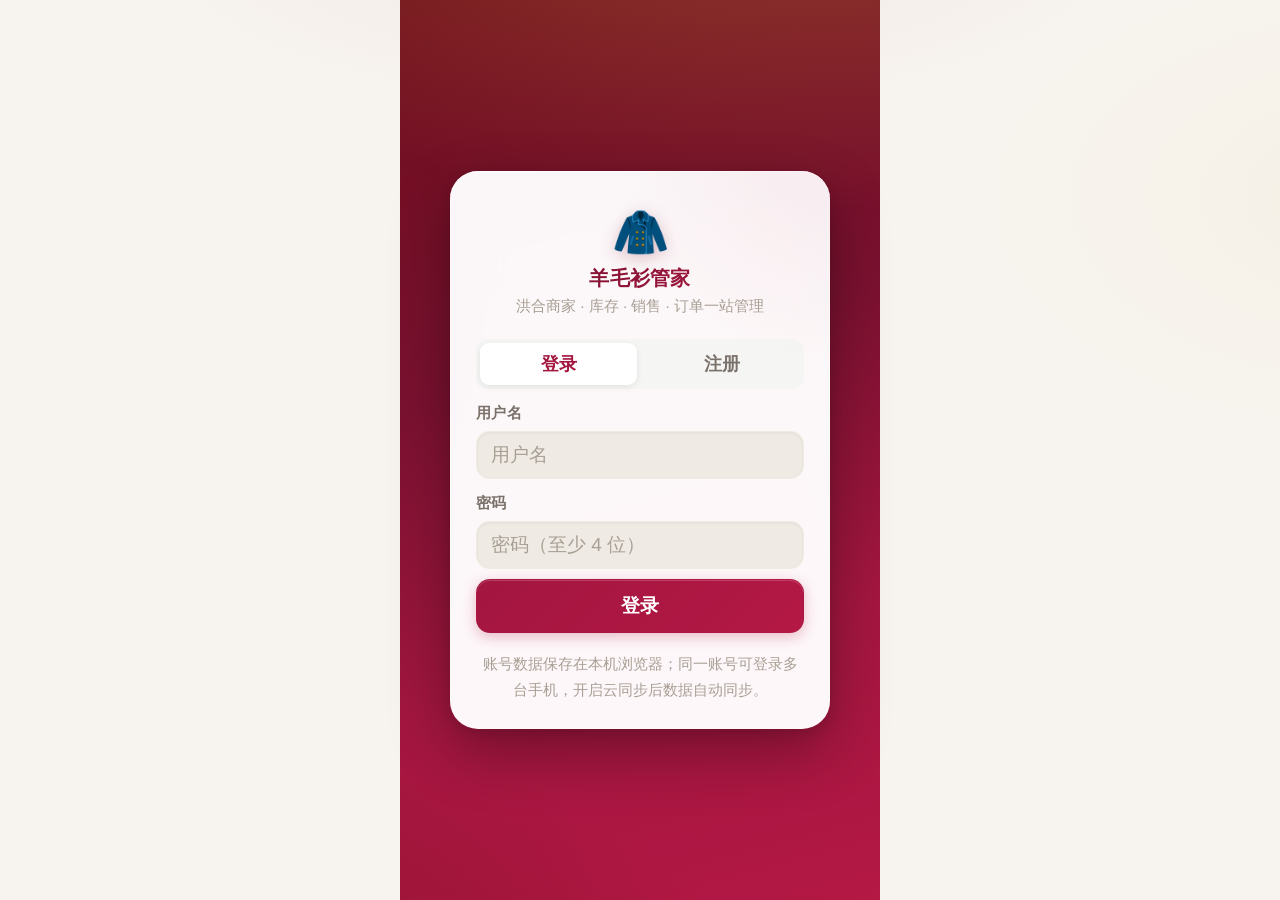
==== commit da5168b6: "发布 v3.30" ====
--- a/index.html
+++ b/index.html
@@ -81,15 +81,11 @@
 
       <!-- ============ 今日概览 ============ -->
       <section id="view-today" class="view">
-        <div class="today-date-card" id="today-date-card">
-          <div id="today-date-text" class="today-date-text"></div>
-          <div id="today-time-text" class="today-time-text"></div>
-        </div>
         <div class="stats-summary">
-          <div class="stat-card" data-go="stats"><div class="stat-num" id="today-sales">0</div><div class="stat-lbl">今日营业额</div></div>
-          <div class="stat-card" data-go="stats"><div class="stat-num" id="today-profit">0</div><div class="stat-lbl">今日利润</div></div>
+          <div class="stat-card" data-go="stats"><div class="stat-num"><span class="stat-cur">¥</span><span id="today-sales">0</span></div><div class="stat-lbl">今日营业额</div></div>
+          <div class="stat-card" data-go="stats"><div class="stat-num"><span class="stat-cur">¥</span><span id="today-profit">0</span></div><div class="stat-lbl">今日利润</div></div>
           <div class="stat-card" data-go="orders-today"><div class="stat-num" id="today-orders">0</div><div class="stat-lbl">今日新订单 ›</div></div>
-          <div class="stat-card" data-go="debt"><div class="stat-num" id="today-debt">0</div><div class="stat-lbl">未收款合计 ›</div></div>
+          <div class="stat-card" data-go="debt"><div class="stat-num"><span class="stat-cur">¥</span><span id="today-debt">0</span></div><div class="stat-lbl">未收款合计 ›</div></div>
         </div>
         <div class="card">
           <h3>快捷操作</h3>
@@ -115,6 +111,7 @@
           <h3>📢 今日提醒</h3>
           <div id="today-reminders"></div>
         </div>
+        <div class="today-clock-strip"><span id="today-clock-text"></span></div>
       </section>
 
       <!-- ============ 经营报表（周报/月报） ============ -->
@@ -154,7 +151,7 @@
           <label class="lbl">颜色</label>
           <input id="os-color" class="input" placeholder="颜色（如：红色）">
           <label class="lbl">发出数量（件）*</label>
-          <input id="os-qty" class="input" type="number" inputmode="numeric" min="1" value="100">
+          <input id="os-qty" class="input" type="number" inputmode="numeric" min="1" placeholder="如：100">
           <label class="lbl">工费（元/件）*</label>
           <input id="os-price" class="input" type="number" inputmode="decimal" placeholder="如：8">
           <label class="lbl">领料说明（发的纱线/原料，可选）</label>
@@ -256,7 +253,7 @@
           <label class="lbl">颜色</label>
           <select id="sale-color" class="input"></select>
           <label class="lbl">销售数量 *</label>
-          <input id="sale-qty" class="input" type="number" inputmode="numeric" min="1" value="1">
+          <input id="sale-qty" class="input" type="number" inputmode="numeric" min="1" placeholder="如：5">
           <label class="lbl">售价（元）*</label>
           <input id="sale-price" class="input" type="number" inputmode="decimal">
           <label class="lbl">客户（可选）</label>
@@ -448,8 +445,9 @@
           <select id="pu-item" class="input"></select>
           <label class="lbl">颜色</label>
           <select id="pu-color" class="input"></select>
+          <input id="pu-color-new" class="input hidden" placeholder="新颜色名称（如：咖色）">
           <label class="lbl">送货数量（件）*</label>
-          <input id="pu-qty" class="input" type="number" inputmode="numeric" min="1" value="1">
+          <input id="pu-qty" class="input" type="number" inputmode="numeric" min="1" placeholder="如：50">
           <label class="lbl">工费（元/件，可选）</label>
           <input id="pu-price" class="input" type="number" inputmode="decimal" placeholder="留空则不记录工费">
           <label class="lbl">加工商（可选）</label>
@@ -493,15 +491,6 @@
       <!-- ============ 爆款推荐 ============ -->
       <section id="view-trends" class="view">
         <div class="card">
-          <h3>🛒 线上爆款速查</h3>
-          <div class="hint">一键跳转淘宝/小红书搜索当下爆款（已安装 App 直接打开 App，没装则打开网页版），参考热卖款型与颜色。</div>
-          <input id="trend-keyword" class="input" value="羊毛衫 女 秋冬" placeholder="输入想查的关键词">
-          <div class="btn-row">
-            <button class="btn" id="trend-tb">🛍 去淘宝搜</button>
-            <button class="btn" id="trend-xhs">📕 去小红书搜</button>
-          </div>
-        </div>
-        <div class="card">
           <h3>🔥 我的畅销款</h3>
           <div class="hint">根据你的销售记录自动分析（按销量排序）。</div>
           <div id="trends-mine" class="list"></div>
@@ -529,7 +518,21 @@
             <option value="stock">按库存</option>
           </select>
         </div>
+        <div class="card">
+          <button id="stats-daily-btn" class="btn primary">📅 每日营业额 / 利润明细</button>
+          <div class="hint">按天查看每天卖了多少钱、赚了多少，点某天看当天明细。</div>
+        </div>
         <div id="stats-list" class="list"></div>
+      </section>
+
+      <!-- ============ 每日明细 ============ -->
+      <section id="view-daily" class="view">
+        <div class="card" style="padding:12px 16px">
+          <div class="detail-color-row"><span>累计营业额</span><span class="v" id="daily-total-sales"></span></div>
+          <div class="detail-color-row"><span>累计利润</span><span class="v" id="daily-total-profit"></span></div>
+        </div>
+        <div id="daily-detail"></div>
+        <div id="daily-list" class="list"></div>
       </section>
 
       <!-- ============ 客户欠款 ============ -->
@@ -618,7 +621,7 @@
             <button id="set-import" class="btn">导入数据</button>
           </div>
           <input id="set-import-file" type="file" accept=".json" class="hidden">
-          <div class="hint">导出为 JSON 文件保存，换机或清缓存后可导入恢复。</div>
+          <div class="hint">导出为 JSON 文件保存，换机或清缓存后可导入恢复。<br>⚠ 数据保存在本机浏览器 + 云端同步备份。卸载 App、清理浏览器数据、恢复出厂设置前，请先导出备份文件。</div>
         </div>
         <div class="card">
           <label class="lbl">授权</label>
--- a/css/style.css
+++ b/css/style.css
@@ -4,45 +4,45 @@
    ============================================================ */
 
 :root {
-  --primary: #b91c2e;
-  --primary-deep: #7f1020;
-  --primary-soft: #fbe9ec;
-  --accent: #e8b04b;
-  --accent-soft: rgba(232,176,75,.14);
-  --bg: #f5f2ee;
-  --bg2: #ece8e3;
-  --card: #ffffff;
-  --text: #1c1917;
-  --text2: #78716c;
-  --text3: #a8a29e;
-  --border: #e7e5e4;
+  --primary: #a3163f;          /* 酒红 */
+  --primary-deep: #6d0f2b;
+  --primary-soft: #fceef3;
+  --accent: #c9a35c;           /* 香槟金 */
+  --accent-soft: rgba(201,163,92,.14);
+  --bg: #f7f4ef;               /* 暖象牙 */
+  --bg2: #efeae3;
+  --card: #fffdfa;
+  --text: #241d1b;
+  --text2: #7a726a;
+  --text3: #a89f95;
+  --border: #ebe5de;
   --ok: #15803d;
   --ok-bg: #dcfce7;
   --warn: #b45309;
   --warn-bg: #fef3c7;
-  --danger: #b91c2e;
-  --danger-bg: #fee2e2;
-  --header-grad: linear-gradient(135deg, #8f1122 0%, #b91c2e 45%, #c2253a 100%);
+  --danger: #b41845;
+  --danger-bg: #fce7ec;
+  --header-grad: linear-gradient(135deg, #6d0f2b 0%, #a3163f 48%, #bd2750 100%);
   --radius-lg: 20px;
   --radius-md: 14px;
   --radius-sm: 10px;
   /* 精致阴影体系：柔和高斯 + 环境光 + 内高光 */
-  --shadow-sm: 0 1px 2px rgba(28,25,23,.04), 0 2px 8px rgba(28,25,23,.04), inset 0 1px 0 rgba(255,255,255,.6);
-  --shadow-md: 0 2px 6px rgba(28,25,23,.05), 0 8px 24px rgba(28,25,23,.08), inset 0 1px 0 rgba(255,255,255,.65);
-  --shadow-lg: 0 4px 12px rgba(28,25,23,.08), 0 20px 48px rgba(28,25,23,.14), inset 0 1px 0 rgba(255,255,255,.7);
-  --shadow-press: 0 1px 2px rgba(28,25,23,.06), inset 0 2px 6px rgba(28,25,23,.06);
+  --shadow-sm: 0 1px 2px rgba(36,29,27,.04), 0 2px 8px rgba(36,29,27,.04), inset 0 1px 0 rgba(255,255,255,.6);
+  --shadow-md: 0 2px 6px rgba(36,29,27,.05), 0 8px 24px rgba(36,29,27,.08), inset 0 1px 0 rgba(255,255,255,.65);
+  --shadow-lg: 0 4px 12px rgba(36,29,27,.08), 0 20px 48px rgba(36,29,27,.14), inset 0 1px 0 rgba(255,255,255,.7);
+  --shadow-press: 0 1px 2px rgba(36,29,27,.06), inset 0 2px 6px rgba(36,29,27,.06);
   /* 动效曲线 */
   --ease: cubic-bezier(.22,.8,.36,1);
   --ease-spring: cubic-bezier(.34,1.4,.5,1);
   /* 玻璃拟态 */
-  --glass-bg: rgba(255,255,255,.78);
+  --glass-bg: rgba(255,253,250,.78);
   --glass-border: rgba(255,255,255,.55);
 }
 
 /* 暗色主题 */
 [data-theme="dark"] {
   --primary: #ef4444;
-  --primary-deep: #b91c2e;
+  --primary-deep: #b41845;
   --primary-soft: #3f1d24;
   --accent: #f0c674;
   --accent-soft: rgba(240,198,116,.12);
@@ -59,7 +59,7 @@
   --warn-bg: rgba(251,191,36,.12);
   --danger: #f87171;
   --danger-bg: rgba(248,113,113,.12);
-  --header-grad: linear-gradient(135deg, #450a0a 0%, #7f1020 50%, #991b1b 100%);
+  --header-grad: linear-gradient(135deg, #450a0a 0%, #6d0f2b 50%, #991b1b 100%);
   --shadow-sm: 0 1px 2px rgba(0,0,0,.3), inset 0 1px 0 rgba(255,255,255,.03);
   --shadow-md: 0 2px 6px rgba(0,0,0,.4), 0 8px 24px rgba(0,0,0,.4), inset 0 1px 0 rgba(255,255,255,.04);
   --shadow-lg: 0 4px 12px rgba(0,0,0,.5), 0 20px 48px rgba(0,0,0,.55), inset 0 1px 0 rgba(255,255,255,.05);
@@ -107,7 +107,8 @@
   position: sticky;
   top: 0;
   z-index: 40;
-  box-shadow: 0 4px 20px rgba(143,17,34,.28);
+  box-shadow: 0 4px 20px rgba(122,17,48,.28);
+  border-bottom: 1px solid rgba(201,163,92,.32);
   position: relative;
   overflow: hidden;
 }
@@ -180,7 +181,7 @@
   background:
     radial-gradient(1200px 500px at 80% -10%, rgba(232,176,75,.25), transparent 60%),
     radial-gradient(800px 400px at -20% 110%, rgba(127,16,32,.55), transparent 55%),
-    linear-gradient(165deg, #6f0e1d 0%, #8f1122 40%, #a4162a 70%, #b91c2e 100%);
+    linear-gradient(165deg, #6f0e1d 0%, #7a1130 40%, #a3163f 70%, #b41845 100%);
   padding: 24px;
 }
 .auth-box {
@@ -203,18 +204,18 @@
   right: -25%;
   width: 80%;
   height: 80%;
-  background: radial-gradient(circle at 70% 30%, rgba(185,28,46,.06), transparent 60%);
+  background: radial-gradient(circle at 70% 30%, rgba(180,24,69,.06), transparent 60%);
   pointer-events: none;
 }
 @keyframes authIn { from { opacity: 0; transform: translateY(24px) scale(.98); } to { opacity: 1; transform: none; } }
-.auth-logo { font-size: 46px; text-align: center; margin-bottom: 6px; filter: drop-shadow(0 4px 8px rgba(143,17,34,.25)); }
+.auth-logo { font-size: 46px; text-align: center; margin-bottom: 6px; filter: drop-shadow(0 4px 8px rgba(122,17,48,.25)); }
 .auth-box h2 {
   text-align: center;
   font-size: 20px;
   font-weight: 700;
   letter-spacing: .3px;
   margin-bottom: 4px;
-  background: linear-gradient(120deg, #7f1020, #b91c2e);
+  background: linear-gradient(120deg, #6d0f2b, #b41845);
   -webkit-background-clip: text;
   background-clip: text;
   -webkit-text-fill-color: transparent;
@@ -236,13 +237,13 @@
 }
 .auth-tab.active { background: #fff; color: var(--primary); box-shadow: 0 2px 6px rgba(28,25,23,.08); }
 [data-theme="dark"] .auth-tab.active { background: var(--card); }
-.auth-error { background: var(--danger-bg); color: var(--danger); border-radius: 12px; padding: 10px 14px; font-size: var(--fs-xs); margin-top: 12px; border: 1px solid rgba(185,28,46,.15); }
+.auth-error { background: var(--danger-bg); color: var(--danger); border-radius: 12px; padding: 10px 14px; font-size: var(--fs-xs); margin-top: 12px; border: 1px solid rgba(180,24,69,.15); }
 .auth-hint { font-size: var(--fs-xxs); color: var(--text3); margin-top: 18px; line-height: 1.7; text-align: center; }
 
 /* ============ 内容区 ============ */
 body {
   background-image:
-    radial-gradient(circle at 15% 20%, rgba(185,28,46,.03), transparent 40%),
+    radial-gradient(circle at 15% 20%, rgba(180,24,69,.03), transparent 40%),
     radial-gradient(circle at 85% 70%, rgba(232,176,75,.04), transparent 45%);
   background-attachment: fixed;
 }
@@ -268,7 +269,7 @@
   background-position: 14px center;
   background-size: 17px;
 }
-.search-bar .input:focus { border-color: rgba(185,28,46,.35); box-shadow: 0 0 0 4px rgba(185,28,46,.08); }
+.search-bar .input:focus { border-color: rgba(180,24,69,.35); box-shadow: 0 0 0 4px rgba(180,24,69,.08); }
 
 /* ============ 筛选 chips ============ */
 .filter-row { display: flex; gap: 8px; margin-bottom: 14px; flex-wrap: wrap; }
@@ -285,10 +286,10 @@
 }
 .chip:active { transform: scale(.95); }
 .chip.active {
-  background: linear-gradient(135deg, #a4162a, #b91c2e);
+  background: linear-gradient(135deg, #a3163f, #b41845);
   border-color: transparent;
   color: #fff;
-  box-shadow: 0 3px 10px rgba(185,28,46,.3);
+  box-shadow: 0 3px 10px rgba(180,24,69,.3);
 }
 .chip.sort-chip { color: var(--text); font-weight: 600; }
 
@@ -389,15 +390,24 @@
 .os-board-settle { margin-top: 10px; font-size: var(--fs-sm); color: var(--text2); text-align: right; }
 
 /* 订单快捷收款 */
+.quick-actions { flex: none; align-self: center; display: flex; flex-direction: column; gap: 8px; margin-left: 8px; }
 .quick-pay-btn {
-  flex: none; align-self: center;
+  flex: none;
   border: none; border-radius: 10px;
-  background: linear-gradient(135deg, #a4162a, #c2253a);
+  background: linear-gradient(135deg, #a3163f, #bd2750);
   color: #fff; font-size: var(--fs-xs); font-weight: 700;
-  padding: 8px 12px; margin-left: 8px;
-  box-shadow: 0 2px 8px rgba(185,28,46,.35);
-}
-.quick-pay-btn:active { transform: scale(.94); }
+  padding: 8px 12px;
+  box-shadow: 0 2px 8px rgba(180,24,69,.35);
+}
+.quick-ship-btn {
+  flex: none;
+  border: none; border-radius: 10px;
+  background: linear-gradient(135deg, #15803d, #16a34a);
+  color: #fff; font-size: var(--fs-xs); font-weight: 700;
+  padding: 8px 12px;
+  box-shadow: 0 2px 8px rgba(22,163,74,.35);
+}
+.quick-pay-btn:active, .quick-ship-btn:active { transform: scale(.94); }
 
 /* 全局搜索分组 */
 .search-group-title {
@@ -493,7 +503,7 @@
   font-family: inherit;
 }
 .input::placeholder { color: var(--text3); }
-.input:focus { border-color: rgba(185,28,46,.5); box-shadow: 0 0 0 4px rgba(185,28,46,.08); }
+.input:focus { border-color: rgba(180,24,69,.5); box-shadow: 0 0 0 4px rgba(180,24,69,.08); }
 .ta { min-height: 84px; resize: vertical; line-height: 1.6; }
 select.input { appearance: auto; }
 
@@ -515,16 +525,16 @@
 }
 .btn:active { transform: scale(.97); box-shadow: var(--shadow-press); }
 .btn.primary {
-  background: linear-gradient(135deg, #a4162a, #b91c2e);
+  background: linear-gradient(135deg, #a3163f, #b41845);
   border-color: transparent;
   color: #fff;
-  box-shadow: 0 4px 14px rgba(185,28,46,.28), inset 0 1px 0 rgba(255,255,255,.18);
-}
-.btn.primary:active { box-shadow: 0 2px 6px rgba(185,28,46,.3), inset 0 1px 0 rgba(255,255,255,.1); transform: scale(.97); }
+  box-shadow: 0 4px 14px rgba(180,24,69,.28), inset 0 1px 0 rgba(255,255,255,.18);
+}
+.btn.primary:active { box-shadow: 0 2px 6px rgba(180,24,69,.3), inset 0 1px 0 rgba(255,255,255,.1); transform: scale(.97); }
 .btn.small { width: auto; padding: 8px 16px; font-size: var(--fs-xs); margin-top: 10px; border-radius: 12px; }
 .btn-row { display: flex; gap: 10px; margin-top: 16px; }
 .btn-row .btn { flex: 1; margin-top: 0; }
-.btn.danger { color: var(--danger); border-color: rgba(185,28,46,.25); }
+.btn.danger { color: var(--danger); border-color: rgba(180,24,69,.25); }
 .hint { font-size: var(--fs-xxs); color: var(--text3); margin-top: 8px; line-height: 1.7; }
 
 /* ============ 底部导航 ============ */
@@ -697,14 +707,14 @@
   top: -30px; right: -30px;
   width: 80px; height: 80px;
   border-radius: 50%;
-  background: radial-gradient(circle, rgba(185,28,46,.07), transparent 70%);
+  background: radial-gradient(circle, rgba(180,24,69,.07), transparent 70%);
 }
 .stat-num {
   font-size: 24px;
   font-weight: 800;
   letter-spacing: -.5px;
   font-variant-numeric: tabular-nums;
-  background: linear-gradient(120deg, var(--primary-deep), var(--primary));
+  background: linear-gradient(120deg, var(--primary-deep) 10%, #c9a35c 90%);
   -webkit-background-clip: text;
   background-clip: text;
   -webkit-text-fill-color: transparent;
@@ -751,6 +761,13 @@
 .quick-btn:hover { box-shadow: var(--shadow-md); }
 
 /* 今日日期卡片 */
+.today-clock-strip {
+  text-align: center;
+  font-size: var(--fs-xxs);
+  color: var(--text3);
+  letter-spacing: .3px;
+  padding: 10px 0 4px;
+}
 .today-date-card {
   background: linear-gradient(135deg, var(--primary-deep), var(--primary));
   border-radius: var(--radius-lg);
@@ -914,7 +931,7 @@
   animation: modalIn .32s var(--ease-spring);
 }
 .announce-head {
-  background: linear-gradient(135deg, #a4162a, #cf3148);
+  background: linear-gradient(135deg, #a3163f, #c2254f);
   color: #fff; text-align: center;
   padding: 22px 16px 20px;
   flex: none;
@@ -930,8 +947,8 @@
 .announce-ver { display: flex; align-items: center; gap: 10px; margin: 8px 0 6px; }
 .announce-ver:first-child { margin-top: 0; }
 .announce-ver-tag {
-  background: rgba(185,28,46,.1);
-  color: #b91c2e;
+  background: rgba(180,24,69,.1);
+  color: #b41845;
   font-size: 12px; font-weight: 800;
   padding: 3px 12px; border-radius: 20px;
   flex: none;
@@ -944,7 +961,7 @@
 }
 .announce-dot {
   flex: none; width: 6px; height: 6px; border-radius: 50%;
-  background: linear-gradient(135deg, #b91c2e, #e15a6c);
+  background: linear-gradient(135deg, #b41845, #e15a6c);
   margin-top: 9px;
 }
 .announce-ok { flex: none; margin: 12px 20px 18px; border-radius: 14px; }
@@ -997,10 +1014,10 @@
 
 /* 快捷操作：常用按钮高亮 + 更多折叠 */
 .quick-btn.primary {
-  background: linear-gradient(135deg, #a4162a, #c2253a);
+  background: linear-gradient(135deg, #a3163f, #bd2750);
   border-color: transparent;
   color: #fff;
-  box-shadow: 0 4px 14px rgba(185,28,46,.3), inset 0 1px 0 rgba(255,255,255,.18);
+  box-shadow: 0 4px 14px rgba(180,24,69,.3), inset 0 1px 0 rgba(255,255,255,.18);
 }
 .quick-more-toggle {
   display: block; width: 100%;
@@ -1031,17 +1048,17 @@
 .empty .empty-icon {
   width: 68px; height: 68px; margin: 0 auto 14px;
   border-radius: 50%;
-  background: radial-gradient(circle at 32% 28%, rgba(185,28,46,.14), rgba(185,28,46,.06) 65%);
+  background: radial-gradient(circle at 32% 28%, rgba(180,24,69,.14), rgba(180,24,69,.06) 65%);
   display: flex; align-items: center; justify-content: center;
   font-size: 30px;
-  box-shadow: inset 0 2px 8px rgba(185,28,46,.06);
+  box-shadow: inset 0 2px 8px rgba(180,24,69,.06);
 }
 
 /* ============ 质感再优化（3.12） ============ */
 /* 页面顶部一抹品牌色光晕 */
 body {
   background:
-    radial-gradient(900px 300px at 50% -6%, rgba(185,28,46,.05), transparent 60%),
+    radial-gradient(900px 300px at 50% -6%, rgba(180,24,69,.05), transparent 60%),
     var(--bg);
 }
 #content { padding-top: 18px; }
@@ -1065,9 +1082,9 @@
 }
 .quick-btn .qb-txt { font-size: var(--fs-xs); font-weight: 600; letter-spacing: .3px; }
 .quick-btn.primary {
-  background: linear-gradient(135deg, #a4162a, #c2253a);
+  background: linear-gradient(135deg, #a3163f, #bd2750);
   color: #fff;
-  box-shadow: 0 6px 16px rgba(185,28,46,.32), inset 0 1px 0 rgba(255,255,255,.2);
+  box-shadow: 0 6px 16px rgba(180,24,69,.32), inset 0 1px 0 rgba(255,255,255,.2);
 }
 .quick-btn.primary .qb-icon { filter: drop-shadow(0 3px 6px rgba(0,0,0,.25)); }
 
@@ -1085,10 +1102,10 @@
 
 /* 底部 Tab 激活态：红色胶囊 */
 .tab.active {
-  background: linear-gradient(135deg, #a4162a, #c2253a);
+  background: linear-gradient(135deg, #a3163f, #bd2750);
   color: #fff;
   font-weight: 700;
-  box-shadow: 0 4px 12px rgba(185,28,46,.32);
+  box-shadow: 0 4px 12px rgba(180,24,69,.32);
 }
 .tab.active .t-icon { filter: none; opacity: 1; transform: translateY(-1px) scale(1.05); }
 
@@ -1100,7 +1117,7 @@
 }
 .input:focus {
   background: var(--card);
-  box-shadow: 0 0 0 4px rgba(185,28,46,.08), inset 0 1px 2px rgba(28,25,23,.03);
+  box-shadow: 0 0 0 4px rgba(180,24,69,.08), inset 0 1px 2px rgba(28,25,23,.03);
 }
 
 /* 卡片过渡微动 */
@@ -1122,9 +1139,9 @@
 /* 加工商一键结清按钮 */
 .settle-all-btn {
   margin-top: 8px;
-  border: 1.5px solid rgba(185,28,46,.4);
+  border: 1.5px solid rgba(180,24,69,.4);
   background: #fff;
-  color: #b91c2e;
+  color: #b41845;
   font-size: var(--fs-xxs);
   font-weight: 700;
   padding: 6px 12px;
@@ -1133,3 +1150,44 @@
   transition: all .15s var(--ease);
 }
 .settle-all-btn:active { background: #fee2e2; transform: scale(.95); }
+
+/* ============ 质感再打磨（3.29） ============ */
+/* 勾选框品牌化 */
+input[type="checkbox"] {
+  accent-color: #b41845;
+  width: 18px; height: 18px;
+  vertical-align: middle;
+  margin-right: 2px;
+}
+.check { display: flex; align-items: center; gap: 4px; cursor: pointer; font-size: var(--fs-sm); color: var(--text); }
+
+/* 背景暖色光晕（顶部品牌红 + 右上角暖金） */
+body {
+  background:
+    radial-gradient(900px 300px at 50% -6%, rgba(180,24,69,.05), transparent 60%),
+    radial-gradient(680px 400px at 108% 22%, rgba(232,176,75,.06), transparent 62%),
+    var(--bg);
+}
+
+/* 今日统计 ¥ 符号 */
+.stat-cur { font-size: 15px; font-weight: 800; margin-right: 2px; opacity: .85; }
+
+/* 快捷图标按压弹跳 */
+.quick-btn:active .qb-icon { transform: scale(1.18); }
+.quick-btn .qb-icon { transition: transform .18s var(--ease-spring); }
+
+/* 卡片轻悬浮（桌面端） */
+@media (hover: hover) {
+  .list-card:hover { box-shadow: var(--shadow-md); transform: translateY(-1px); }
+  .btn:hover { box-shadow: var(--shadow-md); }
+}
+
+/* 弹窗按钮统一圆角与质感 */
+.modal .btn-row .btn, .announce-ok, .img-share-close { border-radius: 14px; }
+
+/* 输入框内部更柔和 */
+.input { transition: background .25s var(--ease), box-shadow .25s var(--ease), border-color .25s var(--ease); }
+
+/* 列表卡点击反馈更明显 */
+.list-card { will-change: transform; }
+.list-card:active { transform: scale(.975); }
